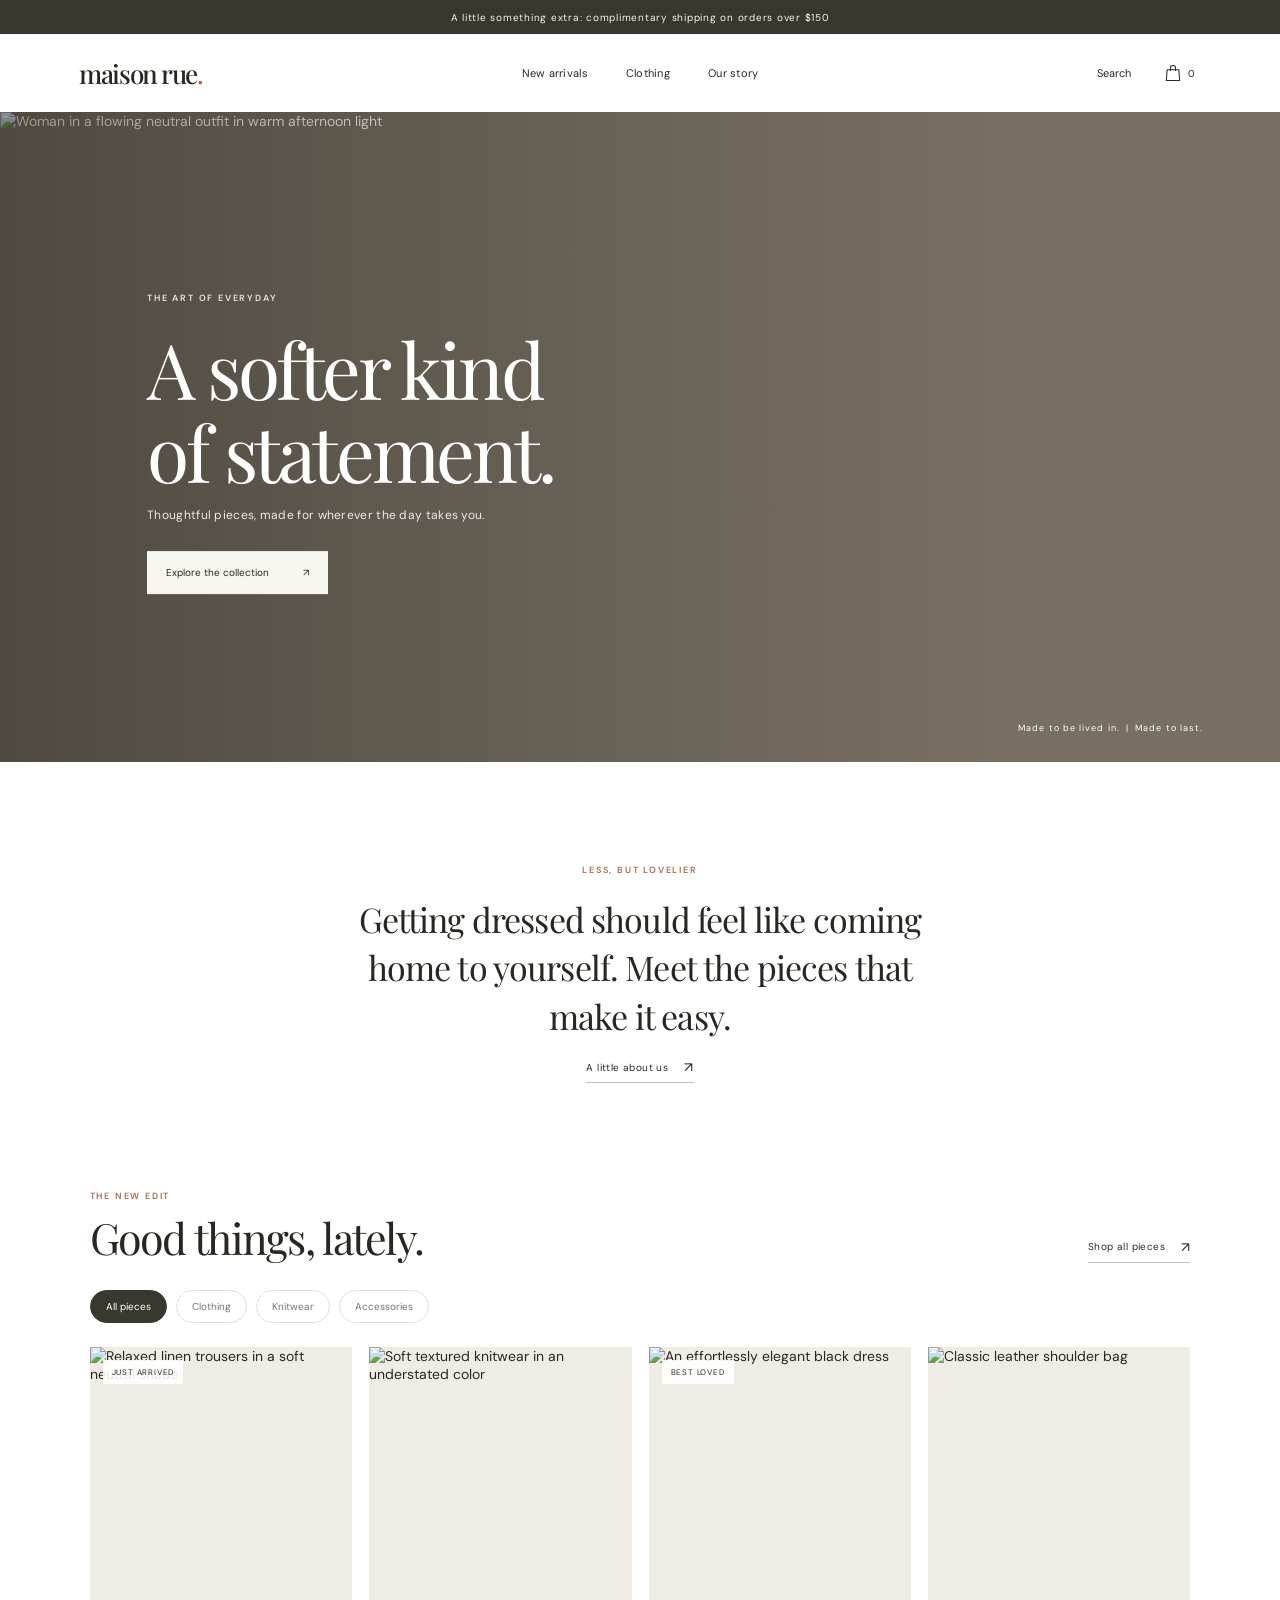
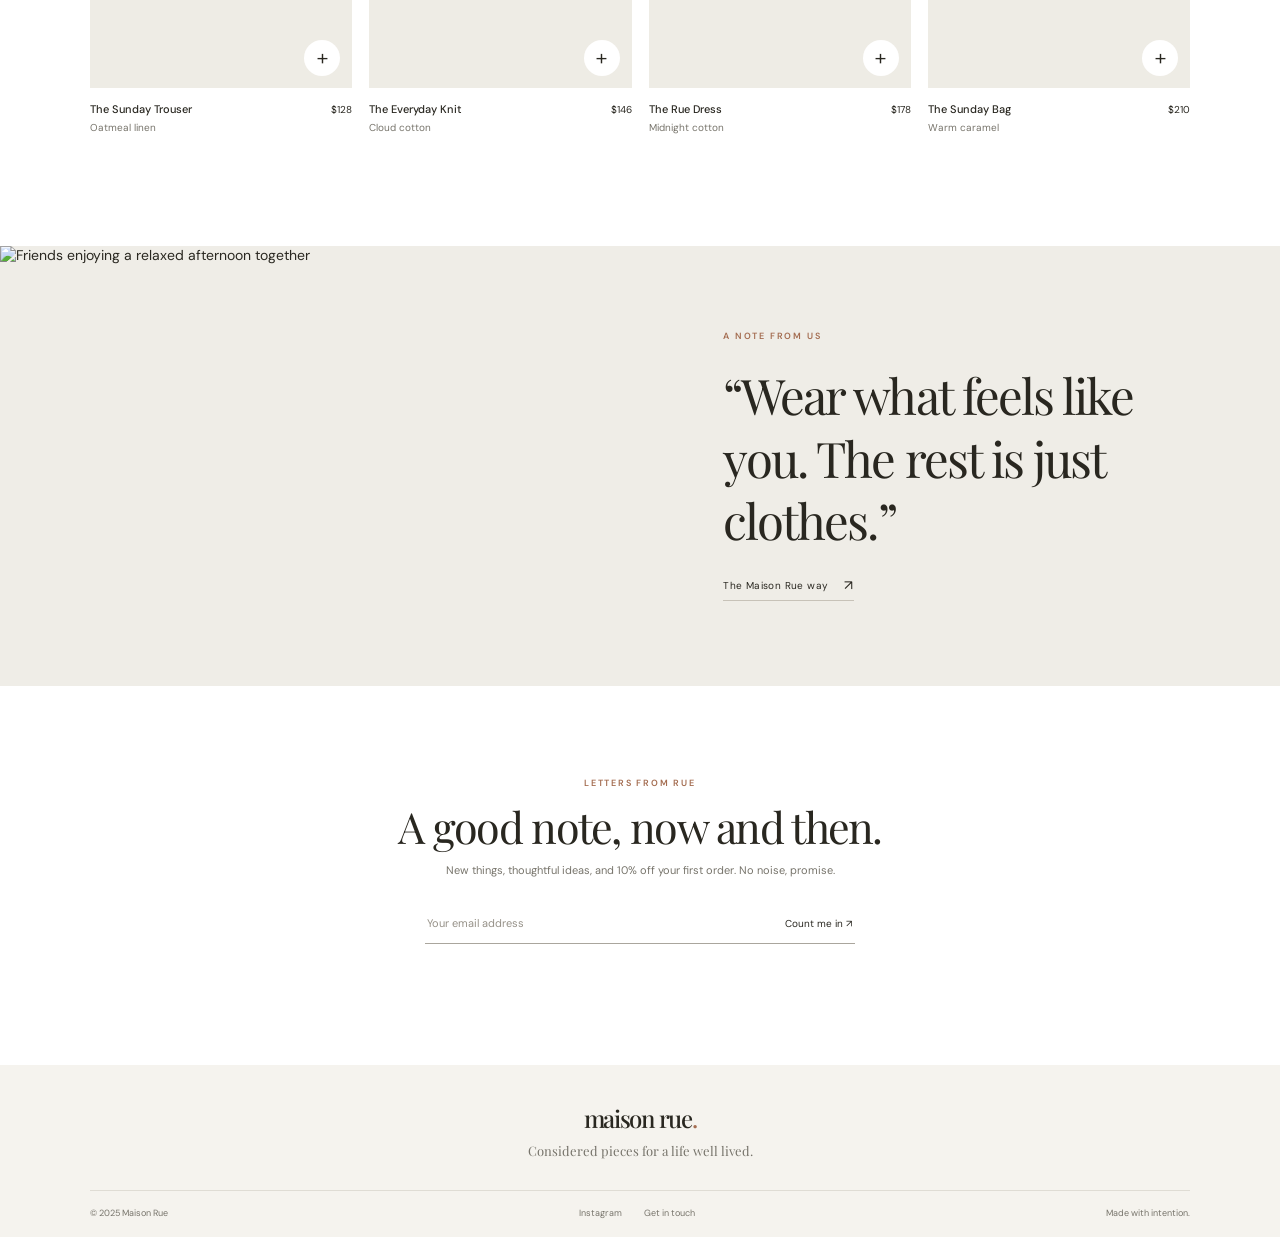
==== index.html @ b209111d "Read Completed with input: {   "path": "C:\\Users\\USER\\website trial 2\\.git\\COMMIT_EDITMSG" } Ed" ====
<!doctype html>
<html lang="en">
  <head>
    <meta charset="utf-8">
    <meta name="viewport" content="width=device-width, initial-scale=1">
    <meta name="theme-color" content="#f7f5f0">
    <meta name="description" content="Discover considered essentials and effortless pieces for every day at Maison Rue.">
    <title>Maison Rue — A softer kind of statement</title>
    <link rel="preconnect" href="https://fonts.googleapis.com">
    <link rel="preconnect" href="https://fonts.gstatic.com" crossorigin>
    <link href="https://fonts.googleapis.com/css2?family=DM+Sans:wght@400;500;600;700&family=Playfair+Display:wght@400;500;600&display=swap" rel="stylesheet">
    <link rel="stylesheet" href="style.css">
    <script src="script.js" defer></script>
  </head>
  <body>
    <div class="announcement">A little something extra: complimentary shipping on orders over $150</div>
    <header class="site-header">
      <button class="icon-button menu-toggle" type="button" aria-label="Open menu" aria-expanded="false">
        <span></span><span></span>
      </button>
      <a class="wordmark" href="#" aria-label="Maison Rue home">maison rue<span>.</span></a>
      <nav class="main-nav" aria-label="Main navigation">
        <a href="#new">New arrivals</a>
        <a href="#collection">Clothing</a>
        <a href="#story">Our story</a>
      </nav>
      <div class="header-actions">
        <a class="search-link" href="#collection">Search</a>
        <button class="icon-button bag-button" type="button" aria-label="Shopping bag, 0 items">
          <svg viewBox="0 0 24 24" aria-hidden="true"><path d="M5 8h14l1 13H4L5 8Z"/><path d="M9 9V6a3 3 0 0 1 6 0v3"/></svg>
          <span class="bag-count">0</span>
        </button>
      </div>
    </header>

    <main>
      <section class="hero" aria-labelledby="hero-title">
        <img class="hero-image" src="https://images.unsplash.com/photo-1539109136881-3be0616acf4b?auto=format&fit=crop&w=2200&q=85" alt="Woman in a flowing neutral outfit in warm afternoon light">
        <div class="hero-shade"></div>
        <div class="hero-copy">
          <span class="eyebrow light-eyebrow">THE ART OF EVERYDAY</span>
          <h1 id="hero-title">A softer kind<br>of statement.</h1>
          <p>Thoughtful pieces, made for wherever the day takes you.</p>
          <a class="button button-light" href="#collection">Explore the collection <span aria-hidden="true">↗</span></a>
        </div>
        <div class="hero-note">Made to be lived in. &nbsp;|&nbsp; Made to last.</div>
      </section>

      <section class="intro" id="story">
        <span class="eyebrow">LESS, BUT LOVELIER</span>
        <p>Getting dressed should feel like coming home to yourself. Meet the pieces that make it easy.</p>
        <a class="text-link" href="#collection">A little about us <span aria-hidden="true">↗</span></a>
      </section>

      <section class="collection section-wrap" id="collection">
        <div class="section-heading" id="new">
          <div>
            <span class="eyebrow">THE NEW EDIT</span>
            <h2>Good things, lately.</h2>
          </div>
          <a class="text-link desktop-link" href="#products">Shop all pieces <span aria-hidden="true">↗</span></a>
        </div>
        <div class="category-row" aria-label="Shop by category">
          <a href="#products" class="category-pill active" data-filter="all">All pieces</a>
          <a href="#products" class="category-pill" data-filter="clothing">Clothing</a>
          <a href="#products" class="category-pill" data-filter="knitwear">Knitwear</a>
          <a href="#products" class="category-pill" data-filter="accessories">Accessories</a>
        </div>
        <div class="product-grid" id="products">
          <article class="product-card" data-category="clothing">
            <div class="product-image-wrap">
              <img src="https://images.unsplash.com/photo-1594633312681-425c7b97ccd1?auto=format&fit=crop&w=900&q=80" alt="Relaxed linen trousers in a soft neutral shade" loading="lazy">
              <span class="product-label">JUST ARRIVED</span>
              <button class="quick-add" type="button" data-product="The Sunday Trouser" aria-label="Add The Sunday Trouser to bag">+</button>
            </div>
            <div class="product-info"><div><h3>The Sunday Trouser</h3><p>Oatmeal linen</p></div><span>$128</span></div>
          </article>
          <article class="product-card" data-category="knitwear">
            <div class="product-image-wrap">
              <img src="https://images.unsplash.com/photo-1576566588028-4147f3842f27?auto=format&fit=crop&w=900&q=80" alt="Soft textured knitwear in an understated color" loading="lazy">
              <button class="quick-add" type="button" data-product="The Everyday Knit" aria-label="Add The Everyday Knit to bag">+</button>
            </div>
            <div class="product-info"><div><h3>The Everyday Knit</h3><p>Cloud cotton</p></div><span>$146</span></div>
          </article>
          <article class="product-card" data-category="clothing">
            <div class="product-image-wrap">
              <img src="https://images.unsplash.com/photo-1539008835657-9e8e9680c956?auto=format&fit=crop&w=900&q=80" alt="An effortlessly elegant black dress" loading="lazy">
              <span class="product-label">BEST LOVED</span>
              <button class="quick-add" type="button" data-product="The Rue Dress" aria-label="Add The Rue Dress to bag">+</button>
            </div>
            <div class="product-info"><div><h3>The Rue Dress</h3><p>Midnight cotton</p></div><span>$178</span></div>
          </article>
          <article class="product-card" data-category="accessories">
            <div class="product-image-wrap">
              <img src="https://images.unsplash.com/photo-1584917865442-de89df76afd3?auto=format&fit=crop&w=900&q=80" alt="Classic leather shoulder bag" loading="lazy">
              <button class="quick-add" type="button" data-product="The Sunday Bag" aria-label="Add The Sunday Bag to bag">+</button>
            </div>
            <div class="product-info"><div><h3>The Sunday Bag</h3><p>Warm caramel</p></div><span>$210</span></div>
          </article>
        </div>
        <a class="text-link mobile-link" href="#products">Shop all pieces <span aria-hidden="true">↗</span></a>
      </section>

      <section class="quote-banner">
        <div class="quote-image">
          <img src="https://images.unsplash.com/photo-1483985988355-763728e1935b?auto=format&fit=crop&w=1500&q=85" alt="Friends enjoying a relaxed afternoon together" loading="lazy">
        </div>
        <div class="quote-copy">
          <span class="eyebrow">A NOTE FROM US</span>
          <blockquote>“Wear what feels like you. The rest is just clothes.”</blockquote>
          <a class="text-link" href="#story">The Maison Rue way <span aria-hidden="true">↗</span></a>
        </div>
      </section>

      <section class="newsletter">
        <span class="eyebrow">LETTERS FROM RUE</span>
        <h2>A good note, now and then.</h2>
        <p>New things, thoughtful ideas, and 10% off your first order. No noise, promise.</p>
        <form class="newsletter-form">
          <label class="visually-hidden" for="email">Your email address</label>
          <input id="email" name="email" type="email" placeholder="Your email address" required>
          <button type="submit">Count me in <span aria-hidden="true">↗</span></button>
        </form>
        <p class="form-message" aria-live="polite"></p>
      </section>
    </main>

    <footer class="site-footer">
      <a class="wordmark footer-wordmark" href="#">maison rue<span>.</span></a>
      <p>Considered pieces for a life well lived.</p>
      <div class="footer-bottom"><span>© 2025 Maison Rue</span><div><a href="#collection">Instagram</a><a href="mailto:hello@maisonrue.example">Get in touch</a></div><span>Made with intention.</span></div>
    </footer>
    <div class="toast" role="status" aria-live="polite"></div>
  </body>
</html>
---- style.css ----
:root {
  color-scheme: light;
  --ink: #292720;
  --muted: #77746b;
  --paper: #f7f5f0;
  --cream: #eeece5;
  --accent: #a46d51;
  --serif: "Playfair Display", Georgia, serif;
  --sans: "DM Sans", Arial, sans-serif;
}

* { box-sizing: border-box; }
html { scroll-behavior: smooth; }
body { margin: 0; color: var(--ink); background: #fff; font-family: var(--sans); font-size: 14px; -webkit-font-smoothing: antialiased; }
a { color: inherit; text-decoration: none; }
button, input { font: inherit; }
button { color: inherit; }
.announcement { display: flex; justify-content: center; align-items: center; min-height: 34px; padding: 7px 16px; background: #39382f; color: #f6f3ed; font-size: 10px; letter-spacing: .075em; text-align: center; }
.site-header { height: 78px; display: grid; grid-template-columns: 1fr auto 1fr; align-items: center; padding: 0 6.2%; background: #fff; position: relative; z-index: 5; }
.wordmark { font: 500 26px var(--serif); letter-spacing: -.055em; white-space: nowrap; }
.wordmark span { color: var(--accent); }
.main-nav { display: flex; align-items: center; gap: 38px; font-size: 11px; letter-spacing: .025em; }
.main-nav a, .search-link, .footer-bottom a { transition: color .2s ease; }
.main-nav a:hover, .search-link:hover, .footer-bottom a:hover { color: var(--accent); }
.header-actions { display: flex; justify-content: flex-end; align-items: center; gap: 26px; }
.search-link { font-size: 11px; }
.icon-button { border: 0; background: none; padding: 6px; cursor: pointer; }
.bag-button { display: flex; gap: 5px; align-items: center; }
.bag-button svg { width: 20px; fill: none; stroke: currentColor; stroke-width: 1.25; stroke-linecap: round; stroke-linejoin: round; }
.bag-count { font-size: 10px; }
.menu-toggle { display: none; }
.hero { height: min(650px, 65vw); min-height: 470px; position: relative; overflow: hidden; color: white; background: #776f62; }
.hero-image, .hero-shade { position: absolute; inset: 0; width: 100%; height: 100%; }
.hero-image { object-fit: cover; object-position: center 46%; }
.hero-shade { background: linear-gradient(90deg, rgba(34,31,26,.47) 0%, rgba(34,31,26,.16) 48%, rgba(34,31,26,0) 78%); }
.hero-copy { position: absolute; top: 50%; left: 11.5%; width: min(480px, 70%); transform: translateY(-48%); }
.eyebrow { display: block; color: var(--accent); font-size: 9px; letter-spacing: .2em; font-weight: 600; }
.light-eyebrow { color: #f1e4d6; }
.hero h1 { margin: 23px 0 14px; font: 400 clamp(48px, 6vw, 78px)/1.08 var(--serif); letter-spacing: -.045em; }
.hero-copy p { margin: 0 0 28px; color: rgba(255,255,255,.88); font-size: 12px; letter-spacing: .025em; }
.button { display: inline-flex; gap: 34px; align-items: center; padding: 15px 19px; font-size: 10px; transition: background .2s, color .2s; }
.button-light { background: #f7f5f0; color: var(--ink); }
.button-light:hover { background: var(--accent); color: white; }
.hero-note { position: absolute; right: 6%; bottom: 28px; font-size: 9px; letter-spacing: .12em; }
.intro { max-width: 660px; margin: 0 auto; padding: 102px 24px 107px; text-align: center; }
.intro p { margin: 19px auto 17px; font: 400 clamp(23px, 3vw, 34px)/1.42 var(--serif); letter-spacing: -.025em; }
.text-link { display: inline-flex; gap: 16px; align-items: center; border-bottom: 1px solid #c7c2b8; padding-bottom: 6px; font-size: 10px; letter-spacing: .04em; }
.text-link span { font-size: 14px; }
.section-wrap { max-width: 1440px; margin: auto; padding-left: 7%; padding-right: 7%; }
.collection { padding-top: 0; padding-bottom: 112px; }
.section-heading { display: flex; justify-content: space-between; align-items: end; margin-bottom: 27px; }
.section-heading h2, .newsletter h2 { margin: 11px 0 0; font: 400 clamp(32px, 4vw, 43px)/1.15 var(--serif); letter-spacing: -.04em; }
.category-row { display: flex; gap: 9px; margin-bottom: 24px; }
.category-pill { border: 1px solid #e3e0d8; border-radius: 30px; padding: 9px 15px; color: #77746b; font-size: 10px; transition: .2s; }
.category-pill:hover, .category-pill.active { color: #fff; border-color: #39382f; background: #39382f; }
.product-grid { display: grid; grid-template-columns: repeat(4, minmax(0, 1fr)); gap: 17px; }
.product-card { min-width: 0; }
.product-image-wrap { aspect-ratio: .77; overflow: hidden; position: relative; background: var(--cream); }
.product-image-wrap img { width: 100%; height: 100%; object-fit: cover; display: block; transition: transform .6s cubic-bezier(.2,.7,.2,1); }
.product-card:hover .product-image-wrap img { transform: scale(1.035); }
.product-label { position: absolute; top: 13px; left: 13px; background: rgba(255,255,255,.9); padding: 7px 9px; font-size: 8px; letter-spacing: .1em; }
.quick-add { position: absolute; right: 12px; bottom: 12px; width: 36px; height: 36px; border: 0; border-radius: 50%; background: white; font-size: 22px; font-weight: 300; cursor: pointer; transition: color .2s, background .2s, transform .2s; }
.quick-add:hover { color: white; background: var(--ink); transform: rotate(90deg); }
.product-info { display: flex; justify-content: space-between; align-items: flex-start; gap: 8px; padding-top: 14px; font-size: 10px; }
.product-info h3 { margin: 0 0 5px; font-size: 11px; font-weight: 500; }
.product-info p { margin: 0; color: var(--muted); font-size: 10px; }
.product-info > span { padding-top: 1px; white-space: nowrap; }
.mobile-link { display: none; }
.quote-banner { display: grid; grid-template-columns: 1fr 1fr; min-height: 440px; background: #efede7; }
.quote-image { min-height: 440px; overflow: hidden; }
.quote-image img { width: 100%; height: 100%; object-fit: cover; display: block; }
.quote-copy { display: flex; flex-direction: column; align-items: flex-start; justify-content: center; padding: 8% 13%; }
.quote-copy blockquote { max-width: 440px; margin: 22px 0 24px; font: 400 clamp(31px, 4vw, 49px)/1.28 var(--serif); letter-spacing: -.04em; }
.newsletter { padding: 91px 20px 95px; text-align: center; }
.newsletter h2 { margin-top: 13px; }
.newsletter > p:not(.form-message) { margin: 12px 0 26px; color: var(--muted); font-size: 11px; }
.newsletter-form { display: flex; max-width: 430px; margin: auto; border-bottom: 1px solid #aaa69d; }
.newsletter-form input { flex: 1; width: 0; border: 0; outline: 0; padding: 13px 2px; background: transparent; font-size: 11px; }
.newsletter-form input::placeholder { color: #969188; }
.newsletter-form button { border: 0; background: transparent; padding: 0 3px 0 15px; font-size: 10px; cursor: pointer; }
.newsletter-form button:hover { color: var(--accent); }
.form-message { min-height: 16px; margin: 10px 0 0; color: var(--accent); font-size: 10px; }
.site-footer { padding: 37px 7% 18px; background: #f5f3ee; text-align: center; }
.footer-wordmark { font-size: 24px; }
.site-footer > p { margin: 8px 0 31px; color: var(--muted); font: 13px var(--serif); }
.footer-bottom { display: flex; justify-content: space-between; align-items: center; gap: 15px; border-top: 1px solid #dfdcd4; padding-top: 16px; color: #77746b; font-size: 9px; }
.footer-bottom div { display: flex; gap: 22px; }
.toast { position: fixed; z-index: 10; right: 22px; bottom: 22px; max-width: calc(100% - 44px); padding: 13px 18px; background: #39382f; color: white; font-size: 11px; opacity: 0; transform: translateY(12px); pointer-events: none; transition: .25s; }
.toast.show { opacity: 1; transform: translateY(0); }
.visually-hidden { position: absolute; width: 1px; height: 1px; padding: 0; margin: -1px; overflow: hidden; clip: rect(0,0,0,0); white-space: nowrap; border: 0; }

@media (min-width: 1500px) { .hero { height: 680px; } }
@media (max-width: 760px) {
  .site-header { height: 67px; padding: 0 5%; grid-template-columns: 1fr auto 1fr; }
  .menu-toggle { display: flex; flex-direction: column; gap: 5px; width: 34px; }
  .menu-toggle span { display: block; width: 17px; height: 1px; background: var(--ink); transition: transform .2s; }
  .menu-toggle[aria-expanded="true"] span:first-child { transform: translateY(3px) rotate(45deg); }
  .menu-toggle[aria-expanded="true"] span:last-child { transform: translateY(-3px) rotate(-45deg); }
  .wordmark { font-size: 23px; }
  .main-nav { display: none; position: absolute; top: 67px; left: 0; right: 0; padding: 23px 6%; background: white; border-top: 1px solid #efede7; flex-direction: column; align-items: flex-start; gap: 21px; box-shadow: 0 10px 16px rgba(0,0,0,.06); }
  .main-nav.open { display: flex; }
  .header-actions { gap: 8px; }
  .search-link { display: none; }
  .hero { min-height: 590px; height: 78vh; max-height: 760px; }
  .hero-image { object-position: 58% center; }
  .hero-shade { background: linear-gradient(90deg, rgba(34,31,26,.42), rgba(34,31,26,.05)); }
  .hero-copy { left: 8%; width: 83%; }
  .hero h1 { font-size: clamp(50px, 12vw, 72px); }
  .hero-note { right: 6%; bottom: 20px; font-size: 8px; }
  .intro { padding: 77px 25px 80px; }
  .section-wrap { padding-left: 5%; padding-right: 5%; }
  .collection { padding-bottom: 77px; }
  .section-heading { margin-bottom: 20px; }
  .section-heading h2 { font-size: 34px; }
  .desktop-link { display: none; }
  .category-row { gap: 7px; overflow-x: auto; padding-bottom: 5px; margin-right: -5%; scrollbar-width: none; }
  .category-row::-webkit-scrollbar { display: none; }
  .category-pill { flex: 0 0 auto; padding: 9px 13px; }
  .product-grid { grid-template-columns: repeat(2, minmax(0, 1fr)); gap: 24px 11px; }
  .product-image-wrap { aspect-ratio: .76; }
  .product-label { top: 9px; left: 8px; padding: 6px 7px; font-size: 7px; }
  .quick-add { right: 8px; bottom: 8px; width: 32px; height: 32px; }
  .product-info { padding-top: 10px; font-size: 9px; }
  .product-info h3 { font-size: 10px; }
  .product-info p { font-size: 9px; }
  .mobile-link { display: flex; width: max-content; margin: 31px auto 0; }
  .quote-banner { grid-template-columns: 1fr; }
  .quote-image { min-height: 320px; height: 80vw; max-height: 430px; }
  .quote-copy { min-height: 300px; padding: 56px 9%; }
  .quote-copy blockquote { font-size: 39px; }
  .newsletter { padding: 72px 22px 76px; }
  .newsletter h2 { font-size: 34px; }
  .footer-bottom { flex-wrap: wrap; justify-content: center; gap: 12px 20px; }
  .footer-bottom > span:last-child { display: none; }
}
@media (prefers-reduced-motion: reduce) {
  *, *::before, *::after { scroll-behavior: auto !important; transition-duration: .01ms !important; animation-duration: .01ms !important; }
}
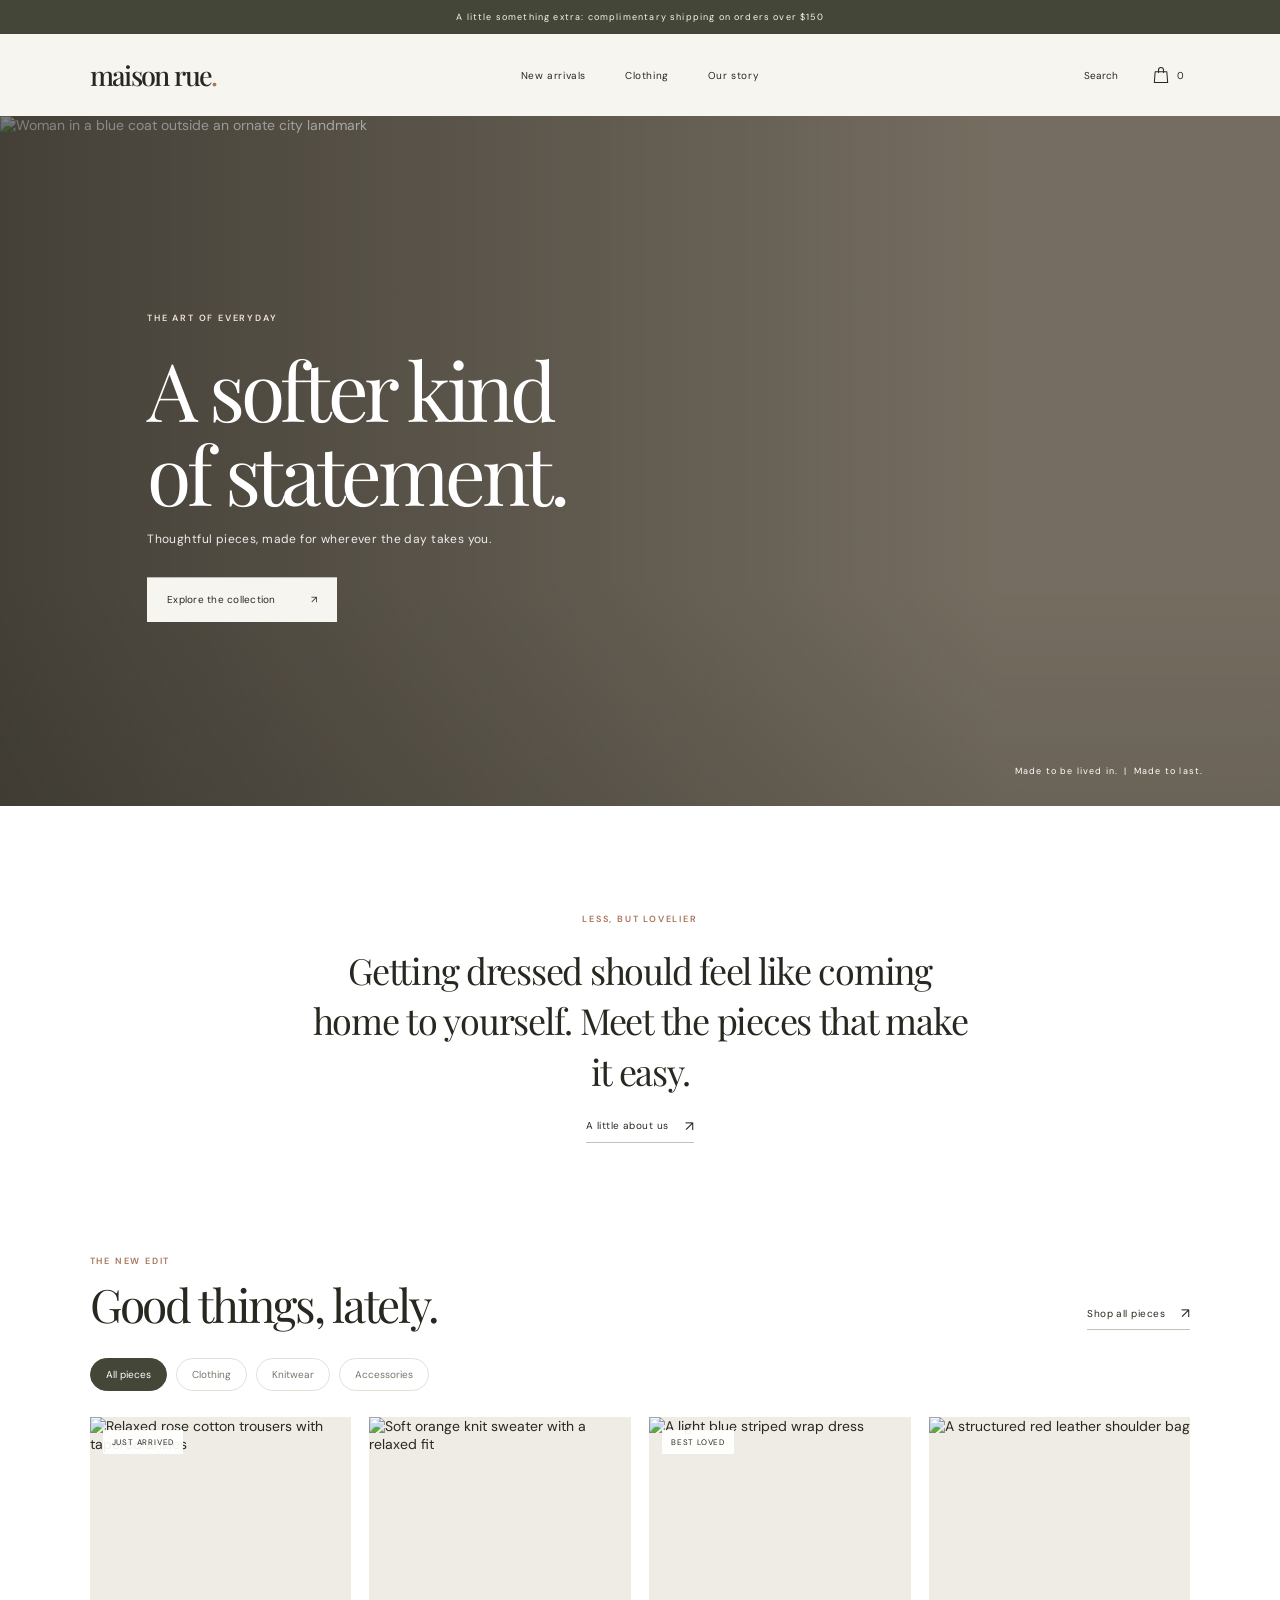
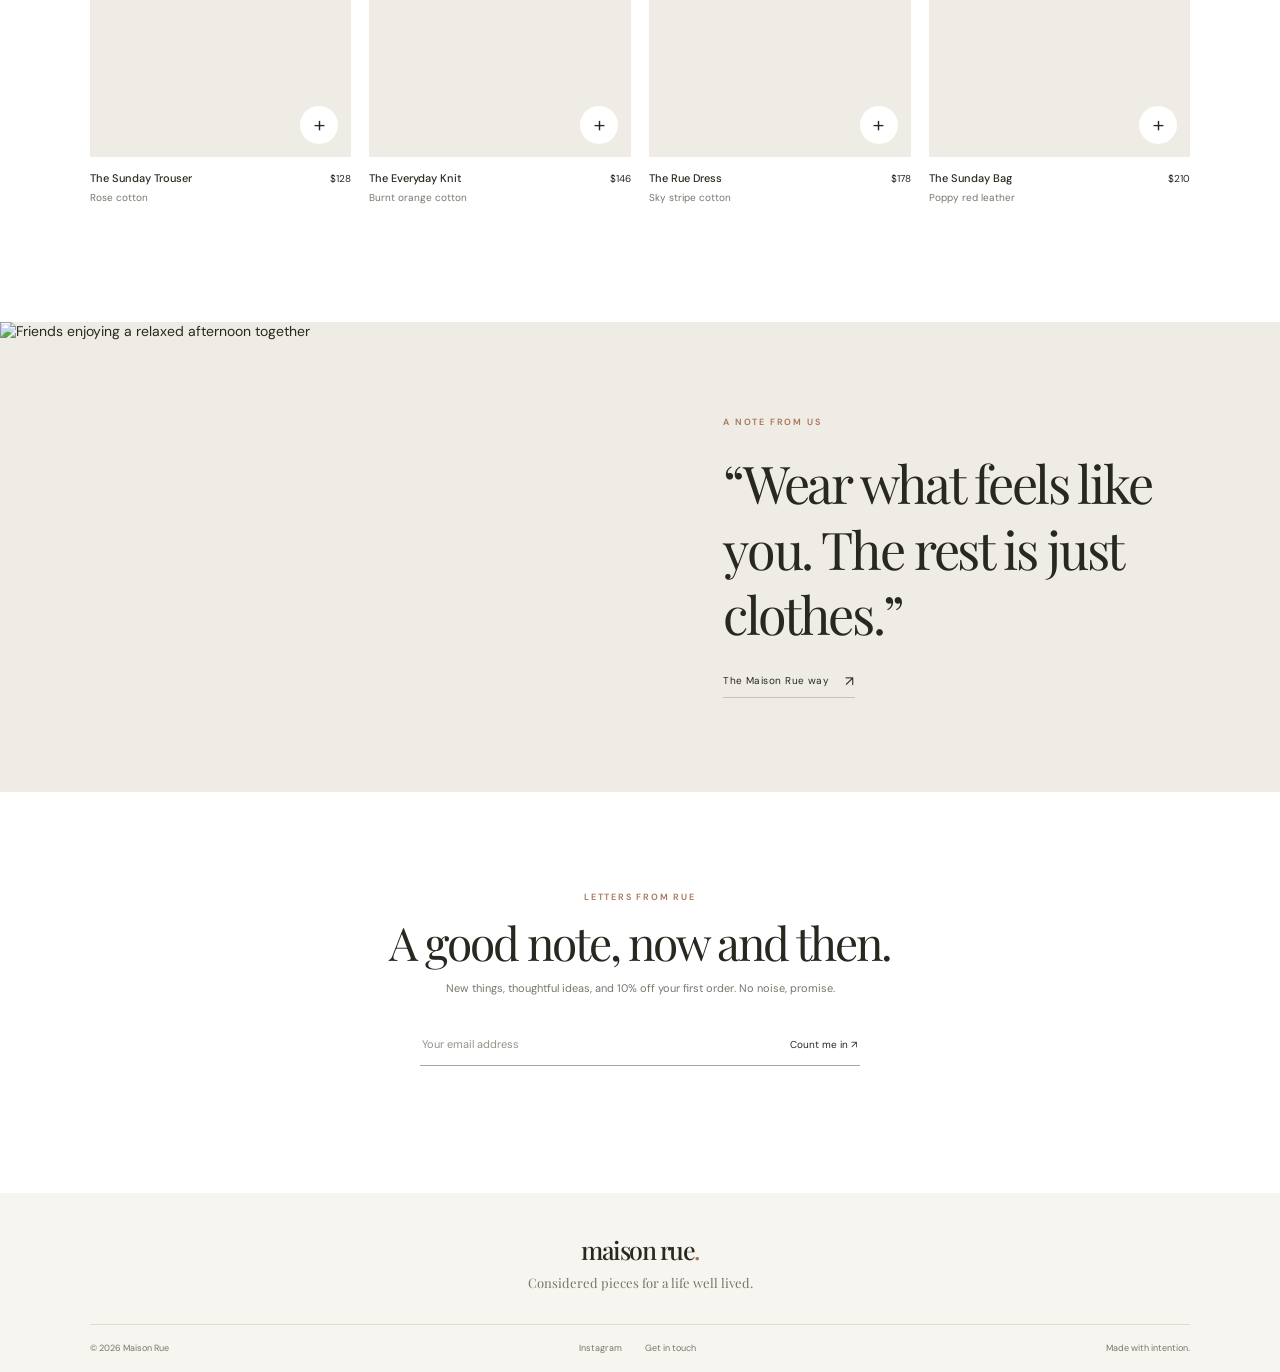
==== commit bdfcc49c: "Refresh Maison Rue website and configure Pages deployment Co-authored-by: Copilot <223556219+Copilot" ====
--- a/index.html
+++ b/index.html
@@ -35,7 +35,7 @@
 
     <main>
       <section class="hero" aria-labelledby="hero-title">
-        <img class="hero-image" src="https://images.unsplash.com/photo-1539109136881-3be0616acf4b?auto=format&fit=crop&w=2200&q=85" alt="Woman in a flowing neutral outfit in warm afternoon light">
+        <img class="hero-image" src="https://images.unsplash.com/photo-1539109136881-3be0616acf4b?auto=format&fit=crop&w=2200&q=85" alt="Woman in a blue coat outside an ornate city landmark">
         <div class="hero-shade"></div>
         <div class="hero-copy">
           <span class="eyebrow light-eyebrow">THE ART OF EVERYDAY</span>
@@ -69,33 +69,33 @@
         <div class="product-grid" id="products">
           <article class="product-card" data-category="clothing">
             <div class="product-image-wrap">
-              <img src="https://images.unsplash.com/photo-1594633312681-425c7b97ccd1?auto=format&fit=crop&w=900&q=80" alt="Relaxed linen trousers in a soft neutral shade" loading="lazy">
+              <img src="https://images.unsplash.com/photo-1594633312681-425c7b97ccd1?auto=format&fit=crop&w=900&q=80" alt="Relaxed rose cotton trousers with tapered ankles" loading="lazy">
               <span class="product-label">JUST ARRIVED</span>
               <button class="quick-add" type="button" data-product="The Sunday Trouser" aria-label="Add The Sunday Trouser to bag">+</button>
             </div>
-            <div class="product-info"><div><h3>The Sunday Trouser</h3><p>Oatmeal linen</p></div><span>$128</span></div>
+            <div class="product-info"><div><h3>The Sunday Trouser</h3><p>Rose cotton</p></div><span>$128</span></div>
           </article>
           <article class="product-card" data-category="knitwear">
             <div class="product-image-wrap">
-              <img src="https://images.unsplash.com/photo-1576566588028-4147f3842f27?auto=format&fit=crop&w=900&q=80" alt="Soft textured knitwear in an understated color" loading="lazy">
+              <img src="https://images.unsplash.com/photo-1578587018452-892bacefd3f2?auto=format&fit=crop&w=900&q=80" alt="Soft orange knit sweater with a relaxed fit" loading="lazy">
               <button class="quick-add" type="button" data-product="The Everyday Knit" aria-label="Add The Everyday Knit to bag">+</button>
             </div>
-            <div class="product-info"><div><h3>The Everyday Knit</h3><p>Cloud cotton</p></div><span>$146</span></div>
+            <div class="product-info"><div><h3>The Everyday Knit</h3><p>Burnt orange cotton</p></div><span>$146</span></div>
           </article>
           <article class="product-card" data-category="clothing">
             <div class="product-image-wrap">
-              <img src="https://images.unsplash.com/photo-1539008835657-9e8e9680c956?auto=format&fit=crop&w=900&q=80" alt="An effortlessly elegant black dress" loading="lazy">
+              <img src="https://images.unsplash.com/photo-1539008835657-9e8e9680c956?auto=format&fit=crop&w=900&q=80" alt="A light blue striped wrap dress" loading="lazy">
               <span class="product-label">BEST LOVED</span>
               <button class="quick-add" type="button" data-product="The Rue Dress" aria-label="Add The Rue Dress to bag">+</button>
             </div>
-            <div class="product-info"><div><h3>The Rue Dress</h3><p>Midnight cotton</p></div><span>$178</span></div>
+            <div class="product-info"><div><h3>The Rue Dress</h3><p>Sky stripe cotton</p></div><span>$178</span></div>
           </article>
           <article class="product-card" data-category="accessories">
             <div class="product-image-wrap">
-              <img src="https://images.unsplash.com/photo-1584917865442-de89df76afd3?auto=format&fit=crop&w=900&q=80" alt="Classic leather shoulder bag" loading="lazy">
+              <img src="https://images.unsplash.com/photo-1584917865442-de89df76afd3?auto=format&fit=crop&w=900&q=80" alt="A structured red leather shoulder bag" loading="lazy">
               <button class="quick-add" type="button" data-product="The Sunday Bag" aria-label="Add The Sunday Bag to bag">+</button>
             </div>
-            <div class="product-info"><div><h3>The Sunday Bag</h3><p>Warm caramel</p></div><span>$210</span></div>
+            <div class="product-info"><div><h3>The Sunday Bag</h3><p>Poppy red leather</p></div><span>$210</span></div>
           </article>
         </div>
         <a class="text-link mobile-link" href="#products">Shop all pieces <span aria-hidden="true">↗</span></a>
@@ -128,7 +128,7 @@
     <footer class="site-footer">
       <a class="wordmark footer-wordmark" href="#">maison rue<span>.</span></a>
       <p>Considered pieces for a life well lived.</p>
-      <div class="footer-bottom"><span>© 2025 Maison Rue</span><div><a href="#collection">Instagram</a><a href="mailto:hello@maisonrue.example">Get in touch</a></div><span>Made with intention.</span></div>
+      <div class="footer-bottom"><span>© 2026 Maison Rue</span><div><a href="#collection">Instagram</a><a href="mailto:hello@maisonrue.example">Get in touch</a></div><span>Made with intention.</span></div>
     </footer>
     <div class="toast" role="status" aria-live="polite"></div>
   </body>
--- a/style.css
+++ b/style.css
@@ -1,10 +1,11 @@
 :root {
   color-scheme: light;
-  --ink: #292720;
-  --muted: #77746b;
-  --paper: #f7f5f0;
-  --cream: #eeece5;
-  --accent: #a46d51;
+  --ink: #282820;
+  --muted: #77766d;
+  --paper: #f7f5ef;
+  --cream: #eeece4;
+  --olive: #444638;
+  --accent: #a87559;
   --serif: "Playfair Display", Georgia, serif;
   --sans: "DM Sans", Arial, sans-serif;
 }
@@ -15,124 +16,140 @@
 a { color: inherit; text-decoration: none; }
 button, input { font: inherit; }
 button { color: inherit; }
-.announcement { display: flex; justify-content: center; align-items: center; min-height: 34px; padding: 7px 16px; background: #39382f; color: #f6f3ed; font-size: 10px; letter-spacing: .075em; text-align: center; }
-.site-header { height: 78px; display: grid; grid-template-columns: 1fr auto 1fr; align-items: center; padding: 0 6.2%; background: #fff; position: relative; z-index: 5; }
-.wordmark { font: 500 26px var(--serif); letter-spacing: -.055em; white-space: nowrap; }
+a:focus-visible, button:focus-visible, input:focus-visible { outline: 2px solid var(--accent); outline-offset: 4px; }
+
+.announcement { display: flex; justify-content: center; align-items: center; min-height: 34px; padding: 7px 16px; background: var(--olive); color: #f8f6ef; font-size: 9px; letter-spacing: .13em; text-align: center; }
+.site-header { height: 82px; display: grid; grid-template-columns: 1fr auto 1fr; align-items: center; padding: 0 7%; background: var(--paper); position: relative; z-index: 5; }
+.wordmark { font: 500 27px var(--serif); letter-spacing: -.06em; white-space: nowrap; }
 .wordmark span { color: var(--accent); }
-.main-nav { display: flex; align-items: center; gap: 38px; font-size: 11px; letter-spacing: .025em; }
+.main-nav { display: flex; align-items: center; gap: 39px; font-size: 10px; letter-spacing: .06em; }
 .main-nav a, .search-link, .footer-bottom a { transition: color .2s ease; }
 .main-nav a:hover, .search-link:hover, .footer-bottom a:hover { color: var(--accent); }
-.header-actions { display: flex; justify-content: flex-end; align-items: center; gap: 26px; }
-.search-link { font-size: 11px; }
+.header-actions { display: flex; justify-content: flex-end; align-items: center; gap: 27px; }
+.search-link { font-size: 10px; }
 .icon-button { border: 0; background: none; padding: 6px; cursor: pointer; }
-.bag-button { display: flex; gap: 5px; align-items: center; }
+.bag-button { display: flex; gap: 6px; align-items: center; }
 .bag-button svg { width: 20px; fill: none; stroke: currentColor; stroke-width: 1.25; stroke-linecap: round; stroke-linejoin: round; }
 .bag-count { font-size: 10px; }
 .menu-toggle { display: none; }
-.hero { height: min(650px, 65vw); min-height: 470px; position: relative; overflow: hidden; color: white; background: #776f62; }
+
+.hero { height: min(690px, 66vw); min-height: 490px; position: relative; overflow: hidden; color: white; background: #776f62; }
 .hero-image, .hero-shade { position: absolute; inset: 0; width: 100%; height: 100%; }
-.hero-image { object-fit: cover; object-position: center 46%; }
-.hero-shade { background: linear-gradient(90deg, rgba(34,31,26,.47) 0%, rgba(34,31,26,.16) 48%, rgba(34,31,26,0) 78%); }
-.hero-copy { position: absolute; top: 50%; left: 11.5%; width: min(480px, 70%); transform: translateY(-48%); }
+.hero-image { object-fit: cover; object-position: center 45%; animation: image-arrive 1.2s ease-out both; }
+.hero-shade { background: linear-gradient(90deg, rgba(30,29,24,.57) 0%, rgba(35,33,28,.29) 43%, rgba(35,33,28,.02) 78%), linear-gradient(0deg, rgba(30,29,24,.13), transparent 32%); }
+.hero-copy { position: absolute; top: 50%; left: 11.5%; width: min(520px, 70%); transform: translateY(-48%); animation: copy-arrive .8s .1s ease-out both; }
 .eyebrow { display: block; color: var(--accent); font-size: 9px; letter-spacing: .2em; font-weight: 600; }
 .light-eyebrow { color: #f1e4d6; }
-.hero h1 { margin: 23px 0 14px; font: 400 clamp(48px, 6vw, 78px)/1.08 var(--serif); letter-spacing: -.045em; }
-.hero-copy p { margin: 0 0 28px; color: rgba(255,255,255,.88); font-size: 12px; letter-spacing: .025em; }
-.button { display: inline-flex; gap: 34px; align-items: center; padding: 15px 19px; font-size: 10px; transition: background .2s, color .2s; }
-.button-light { background: #f7f5f0; color: var(--ink); }
+.hero h1 { margin: 23px 0 16px; font: 400 clamp(52px, 6.3vw, 84px)/1.04 var(--serif); letter-spacing: -.055em; }
+.hero-copy p { margin: 0 0 30px; color: rgba(255,255,255,.9); font-size: 12px; letter-spacing: .035em; }
+.button { display: inline-flex; gap: 35px; align-items: center; padding: 16px 20px; font-size: 10px; letter-spacing: .025em; transition: background .2s, color .2s; }
+.button-light { background: var(--paper); color: var(--ink); }
 .button-light:hover { background: var(--accent); color: white; }
-.hero-note { position: absolute; right: 6%; bottom: 28px; font-size: 9px; letter-spacing: .12em; }
-.intro { max-width: 660px; margin: 0 auto; padding: 102px 24px 107px; text-align: center; }
-.intro p { margin: 19px auto 17px; font: 400 clamp(23px, 3vw, 34px)/1.42 var(--serif); letter-spacing: -.025em; }
-.text-link { display: inline-flex; gap: 16px; align-items: center; border-bottom: 1px solid #c7c2b8; padding-bottom: 6px; font-size: 10px; letter-spacing: .04em; }
+.hero-note { position: absolute; right: 6%; bottom: 29px; font-size: 9px; letter-spacing: .13em; }
+
+.intro { max-width: 720px; margin: 0 auto; padding: 107px 24px 112px; text-align: center; }
+.intro p { margin: 20px auto 19px; font: 400 clamp(25px, 3vw, 36px)/1.4 var(--serif); letter-spacing: -.035em; }
+.text-link { display: inline-flex; gap: 16px; align-items: center; border-bottom: 1px solid #c7c2b8; padding-bottom: 7px; font-size: 10px; letter-spacing: .045em; transition: border-color .2s, color .2s; }
+.text-link:hover { border-color: var(--accent); color: var(--accent); }
 .text-link span { font-size: 14px; }
-.section-wrap { max-width: 1440px; margin: auto; padding-left: 7%; padding-right: 7%; }
-.collection { padding-top: 0; padding-bottom: 112px; }
-.section-heading { display: flex; justify-content: space-between; align-items: end; margin-bottom: 27px; }
-.section-heading h2, .newsletter h2 { margin: 11px 0 0; font: 400 clamp(32px, 4vw, 43px)/1.15 var(--serif); letter-spacing: -.04em; }
-.category-row { display: flex; gap: 9px; margin-bottom: 24px; }
-.category-pill { border: 1px solid #e3e0d8; border-radius: 30px; padding: 9px 15px; color: #77746b; font-size: 10px; transition: .2s; }
-.category-pill:hover, .category-pill.active { color: #fff; border-color: #39382f; background: #39382f; }
-.product-grid { display: grid; grid-template-columns: repeat(4, minmax(0, 1fr)); gap: 17px; }
+.section-wrap { max-width: 1480px; margin: auto; padding-left: 7%; padding-right: 7%; }
+.collection { padding-top: 0; padding-bottom: 118px; }
+.section-heading { display: flex; justify-content: space-between; align-items: end; margin-bottom: 28px; }
+.section-heading h2, .newsletter h2 { margin: 11px 0 0; font: 400 clamp(34px, 4vw, 46px)/1.14 var(--serif); letter-spacing: -.045em; }
+.category-row { display: flex; gap: 9px; margin-bottom: 26px; }
+.category-pill { border: 1px solid #e3e0d8; border-radius: 30px; padding: 9px 15px; color: var(--muted); font-size: 10px; transition: color .2s, border-color .2s, background .2s; }
+.category-pill:hover, .category-pill.active { color: #fff; border-color: var(--olive); background: var(--olive); }
+.product-grid { display: grid; grid-template-columns: repeat(4, minmax(0, 1fr)); gap: 18px; }
 .product-card { min-width: 0; }
+.product-card[hidden] { display: none; }
 .product-image-wrap { aspect-ratio: .77; overflow: hidden; position: relative; background: var(--cream); }
-.product-image-wrap img { width: 100%; height: 100%; object-fit: cover; display: block; transition: transform .6s cubic-bezier(.2,.7,.2,1); }
-.product-card:hover .product-image-wrap img { transform: scale(1.035); }
-.product-label { position: absolute; top: 13px; left: 13px; background: rgba(255,255,255,.9); padding: 7px 9px; font-size: 8px; letter-spacing: .1em; }
-.quick-add { position: absolute; right: 12px; bottom: 12px; width: 36px; height: 36px; border: 0; border-radius: 50%; background: white; font-size: 22px; font-weight: 300; cursor: pointer; transition: color .2s, background .2s, transform .2s; }
-.quick-add:hover { color: white; background: var(--ink); transform: rotate(90deg); }
+.product-image-wrap img { width: 100%; height: 100%; object-fit: cover; display: block; transition: transform .7s cubic-bezier(.2,.7,.2,1); }
+.product-card:hover .product-image-wrap img { transform: scale(1.045); }
+.product-label { position: absolute; top: 13px; left: 13px; background: rgba(255,255,255,.93); padding: 7px 9px; font-size: 8px; letter-spacing: .1em; }
+.quick-add { position: absolute; right: 13px; bottom: 13px; width: 38px; height: 38px; border: 0; border-radius: 50%; background: white; font-size: 22px; font-weight: 300; cursor: pointer; transition: color .2s, background .2s, transform .2s; }
+.quick-add:hover { color: white; background: var(--olive); transform: rotate(90deg); }
 .product-info { display: flex; justify-content: space-between; align-items: flex-start; gap: 8px; padding-top: 14px; font-size: 10px; }
-.product-info h3 { margin: 0 0 5px; font-size: 11px; font-weight: 500; }
+.product-info h3 { margin: 0 0 6px; font-size: 11px; font-weight: 500; }
 .product-info p { margin: 0; color: var(--muted); font-size: 10px; }
 .product-info > span { padding-top: 1px; white-space: nowrap; }
 .mobile-link { display: none; }
-.quote-banner { display: grid; grid-template-columns: 1fr 1fr; min-height: 440px; background: #efede7; }
-.quote-image { min-height: 440px; overflow: hidden; }
+
+.quote-banner { display: grid; grid-template-columns: 1fr 1fr; min-height: 470px; background: var(--cream); }
+.quote-image { min-height: 470px; overflow: hidden; }
 .quote-image img { width: 100%; height: 100%; object-fit: cover; display: block; }
 .quote-copy { display: flex; flex-direction: column; align-items: flex-start; justify-content: center; padding: 8% 13%; }
-.quote-copy blockquote { max-width: 440px; margin: 22px 0 24px; font: 400 clamp(31px, 4vw, 49px)/1.28 var(--serif); letter-spacing: -.04em; }
-.newsletter { padding: 91px 20px 95px; text-align: center; }
+.quote-copy blockquote { max-width: 450px; margin: 22px 0 25px; font: 400 clamp(33px, 4.1vw, 52px)/1.26 var(--serif); letter-spacing: -.045em; }
+.newsletter { padding: 99px 20px 101px; text-align: center; }
 .newsletter h2 { margin-top: 13px; }
-.newsletter > p:not(.form-message) { margin: 12px 0 26px; color: var(--muted); font-size: 11px; }
-.newsletter-form { display: flex; max-width: 430px; margin: auto; border-bottom: 1px solid #aaa69d; }
-.newsletter-form input { flex: 1; width: 0; border: 0; outline: 0; padding: 13px 2px; background: transparent; font-size: 11px; }
+.newsletter > p:not(.form-message) { margin: 13px 0 28px; color: var(--muted); font-size: 11px; }
+.newsletter-form { display: flex; max-width: 440px; margin: auto; border-bottom: 1px solid #aaa69d; }
+.newsletter-form:focus-within { border-color: var(--accent); }
+.newsletter-form input { flex: 1; width: 0; border: 0; outline: 0; padding: 14px 2px; background: transparent; font-size: 11px; }
 .newsletter-form input::placeholder { color: #969188; }
 .newsletter-form button { border: 0; background: transparent; padding: 0 3px 0 15px; font-size: 10px; cursor: pointer; }
 .newsletter-form button:hover { color: var(--accent); }
 .form-message { min-height: 16px; margin: 10px 0 0; color: var(--accent); font-size: 10px; }
-.site-footer { padding: 37px 7% 18px; background: #f5f3ee; text-align: center; }
-.footer-wordmark { font-size: 24px; }
-.site-footer > p { margin: 8px 0 31px; color: var(--muted); font: 13px var(--serif); }
-.footer-bottom { display: flex; justify-content: space-between; align-items: center; gap: 15px; border-top: 1px solid #dfdcd4; padding-top: 16px; color: #77746b; font-size: 9px; }
-.footer-bottom div { display: flex; gap: 22px; }
-.toast { position: fixed; z-index: 10; right: 22px; bottom: 22px; max-width: calc(100% - 44px); padding: 13px 18px; background: #39382f; color: white; font-size: 11px; opacity: 0; transform: translateY(12px); pointer-events: none; transition: .25s; }
+.site-footer { padding: 40px 7% 18px; background: var(--paper); text-align: center; }
+.footer-wordmark { font-size: 25px; }
+.site-footer > p { margin: 8px 0 33px; color: var(--muted); font: 13px var(--serif); }
+.footer-bottom { display: flex; justify-content: space-between; align-items: center; gap: 15px; border-top: 1px solid #dfdcd4; padding-top: 17px; color: var(--muted); font-size: 9px; }
+.footer-bottom div { display: flex; gap: 23px; }
+.toast { position: fixed; z-index: 10; right: 22px; bottom: 22px; max-width: calc(100% - 44px); padding: 14px 19px; background: var(--olive); color: white; font-size: 11px; opacity: 0; transform: translateY(12px); pointer-events: none; transition: opacity .25s, transform .25s; }
 .toast.show { opacity: 1; transform: translateY(0); }
 .visually-hidden { position: absolute; width: 1px; height: 1px; padding: 0; margin: -1px; overflow: hidden; clip: rect(0,0,0,0); white-space: nowrap; border: 0; }
 
-@media (min-width: 1500px) { .hero { height: 680px; } }
+@keyframes image-arrive { from { transform: scale(1.035); } to { transform: scale(1); } }
+@keyframes copy-arrive { from { opacity: 0; translate: 0 10px; } to { opacity: 1; translate: 0 0; } }
+
+@media (min-width: 1500px) { .hero { height: 720px; } }
 @media (max-width: 760px) {
-  .site-header { height: 67px; padding: 0 5%; grid-template-columns: 1fr auto 1fr; }
+  .site-header { height: 68px; padding: 0 5%; grid-template-columns: 1fr auto 1fr; }
   .menu-toggle { display: flex; flex-direction: column; gap: 5px; width: 34px; }
   .menu-toggle span { display: block; width: 17px; height: 1px; background: var(--ink); transition: transform .2s; }
   .menu-toggle[aria-expanded="true"] span:first-child { transform: translateY(3px) rotate(45deg); }
   .menu-toggle[aria-expanded="true"] span:last-child { transform: translateY(-3px) rotate(-45deg); }
   .wordmark { font-size: 23px; }
-  .main-nav { display: none; position: absolute; top: 67px; left: 0; right: 0; padding: 23px 6%; background: white; border-top: 1px solid #efede7; flex-direction: column; align-items: flex-start; gap: 21px; box-shadow: 0 10px 16px rgba(0,0,0,.06); }
+  .main-nav { display: none; position: absolute; top: 68px; left: 0; right: 0; padding: 23px 6%; background: var(--paper); border-top: 1px solid #e9e6de; flex-direction: column; align-items: flex-start; gap: 21px; box-shadow: 0 10px 16px rgba(0,0,0,.06); }
   .main-nav.open { display: flex; }
   .header-actions { gap: 8px; }
   .search-link { display: none; }
   .hero { min-height: 590px; height: 78vh; max-height: 760px; }
   .hero-image { object-position: 58% center; }
-  .hero-shade { background: linear-gradient(90deg, rgba(34,31,26,.42), rgba(34,31,26,.05)); }
-  .hero-copy { left: 8%; width: 83%; }
-  .hero h1 { font-size: clamp(50px, 12vw, 72px); }
-  .hero-note { right: 6%; bottom: 20px; font-size: 8px; }
-  .intro { padding: 77px 25px 80px; }
+  .hero-shade { background: linear-gradient(90deg, rgba(30,29,24,.52), rgba(35,33,28,.1)); }
+  .hero-copy { left: 8%; width: 84%; }
+  .hero h1 { font-size: clamp(51px, 12vw, 73px); }
+  .hero-copy p { max-width: 290px; line-height: 1.7; }
+  .hero-note { right: 6%; bottom: 21px; font-size: 8px; }
+  .intro { padding: 79px 25px 83px; }
   .section-wrap { padding-left: 5%; padding-right: 5%; }
-  .collection { padding-bottom: 77px; }
-  .section-heading { margin-bottom: 20px; }
-  .section-heading h2 { font-size: 34px; }
+  .collection { padding-bottom: 82px; }
+  .section-heading { margin-bottom: 21px; }
+  .section-heading h2 { font-size: 35px; }
   .desktop-link { display: none; }
-  .category-row { gap: 7px; overflow-x: auto; padding-bottom: 5px; margin-right: -5%; scrollbar-width: none; }
+  .category-row { gap: 7px; overflow-x: auto; padding: 0 3px 5px 0; margin-right: -5%; scrollbar-width: none; }
   .category-row::-webkit-scrollbar { display: none; }
   .category-pill { flex: 0 0 auto; padding: 9px 13px; }
-  .product-grid { grid-template-columns: repeat(2, minmax(0, 1fr)); gap: 24px 11px; }
+  .product-grid { grid-template-columns: repeat(2, minmax(0, 1fr)); gap: 25px 11px; }
   .product-image-wrap { aspect-ratio: .76; }
   .product-label { top: 9px; left: 8px; padding: 6px 7px; font-size: 7px; }
-  .quick-add { right: 8px; bottom: 8px; width: 32px; height: 32px; }
+  .quick-add { right: 8px; bottom: 8px; width: 33px; height: 33px; }
   .product-info { padding-top: 10px; font-size: 9px; }
   .product-info h3 { font-size: 10px; }
   .product-info p { font-size: 9px; }
-  .mobile-link { display: flex; width: max-content; margin: 31px auto 0; }
+  .mobile-link { display: flex; width: max-content; margin: 32px auto 0; }
   .quote-banner { grid-template-columns: 1fr; }
   .quote-image { min-height: 320px; height: 80vw; max-height: 430px; }
-  .quote-copy { min-height: 300px; padding: 56px 9%; }
-  .quote-copy blockquote { font-size: 39px; }
-  .newsletter { padding: 72px 22px 76px; }
-  .newsletter h2 { font-size: 34px; }
+  .quote-copy { min-height: 310px; padding: 56px 9%; }
+  .quote-copy blockquote { font-size: 40px; }
+  .newsletter { padding: 75px 22px 79px; }
+  .newsletter h2 { font-size: 35px; }
   .footer-bottom { flex-wrap: wrap; justify-content: center; gap: 12px 20px; }
   .footer-bottom > span:last-child { display: none; }
 }
+@media (max-width: 380px) {
+  .announcement { font-size: 8px; letter-spacing: .09em; }
+  .product-info { flex-direction: column; gap: 5px; }
+}
 @media (prefers-reduced-motion: reduce) {
-  *, *::before, *::after { scroll-behavior: auto !important; transition-duration: .01ms !important; animation-duration: .01ms !important; }
-}+  *, *::before, *::after { scroll-behavior: auto !important; transition-duration: .01ms !important; animation-duration: .01ms !important; animation-iteration-count: 1 !important; }
+}
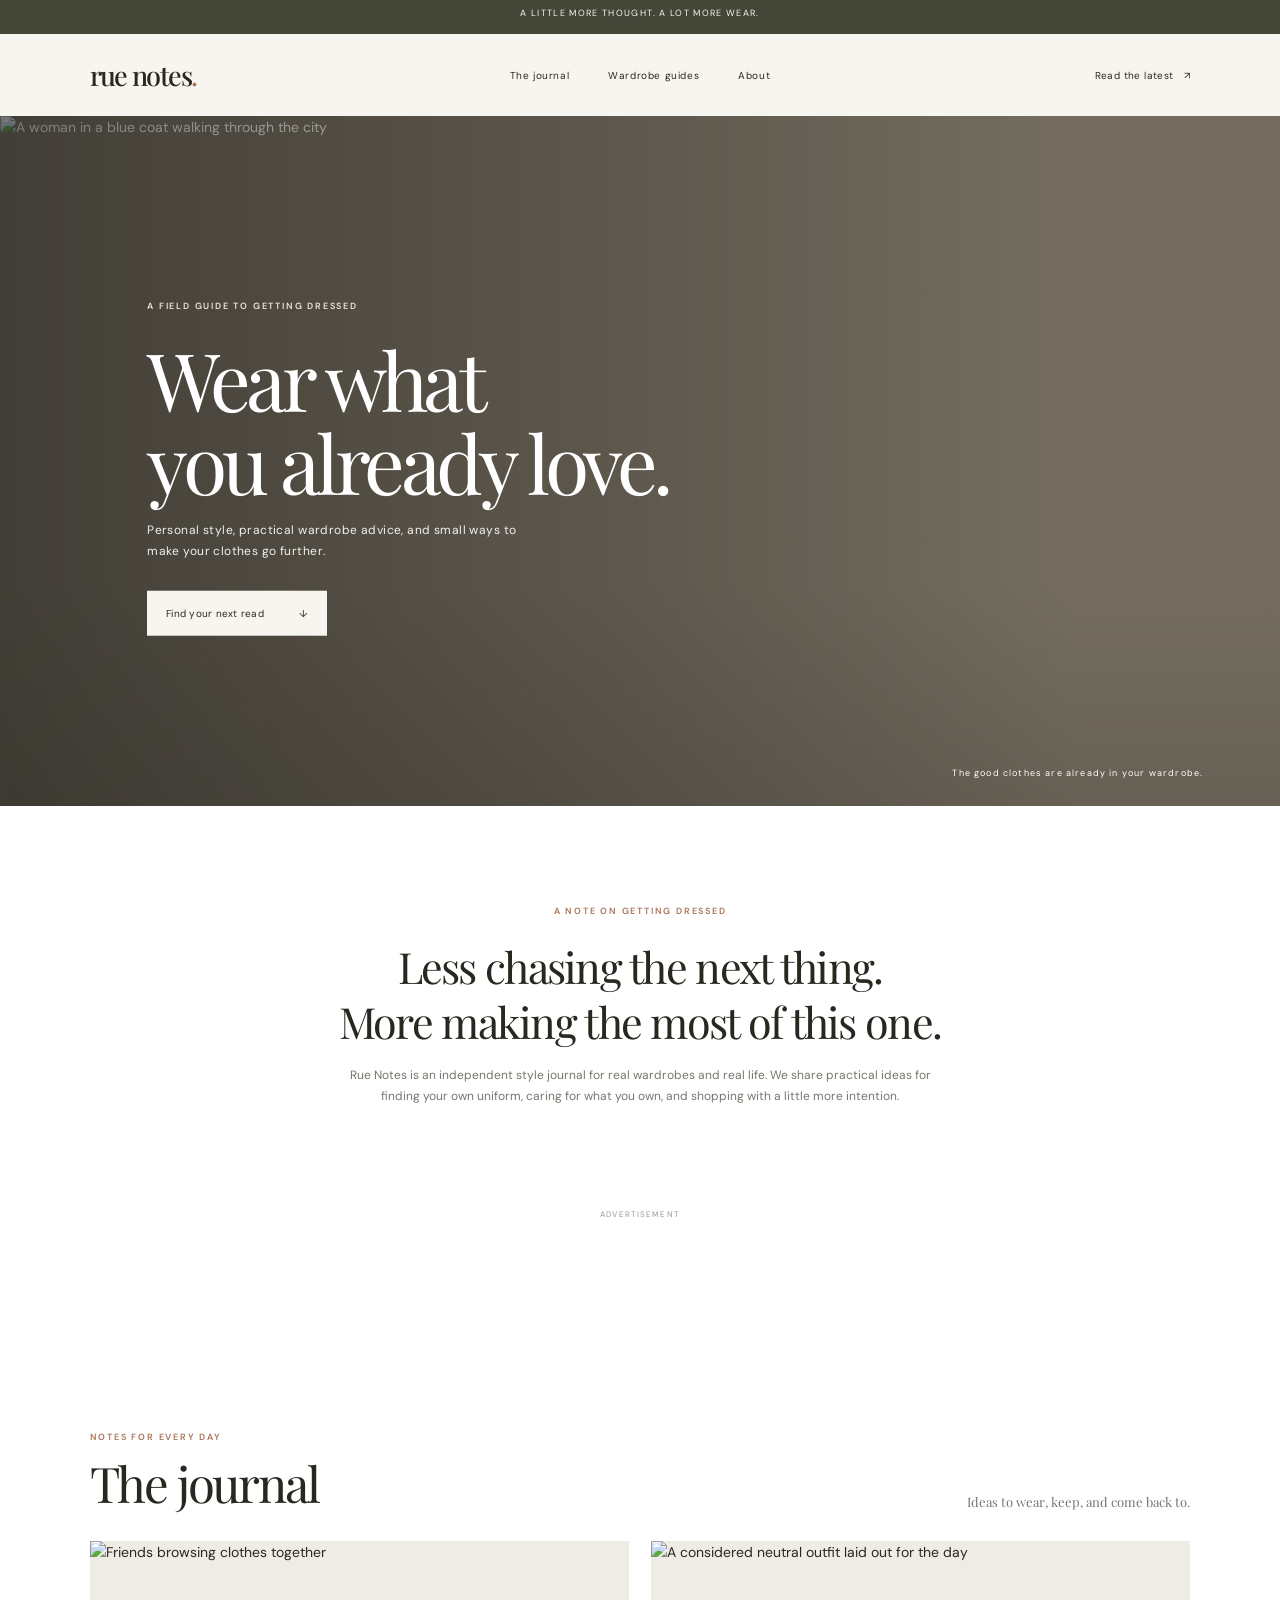
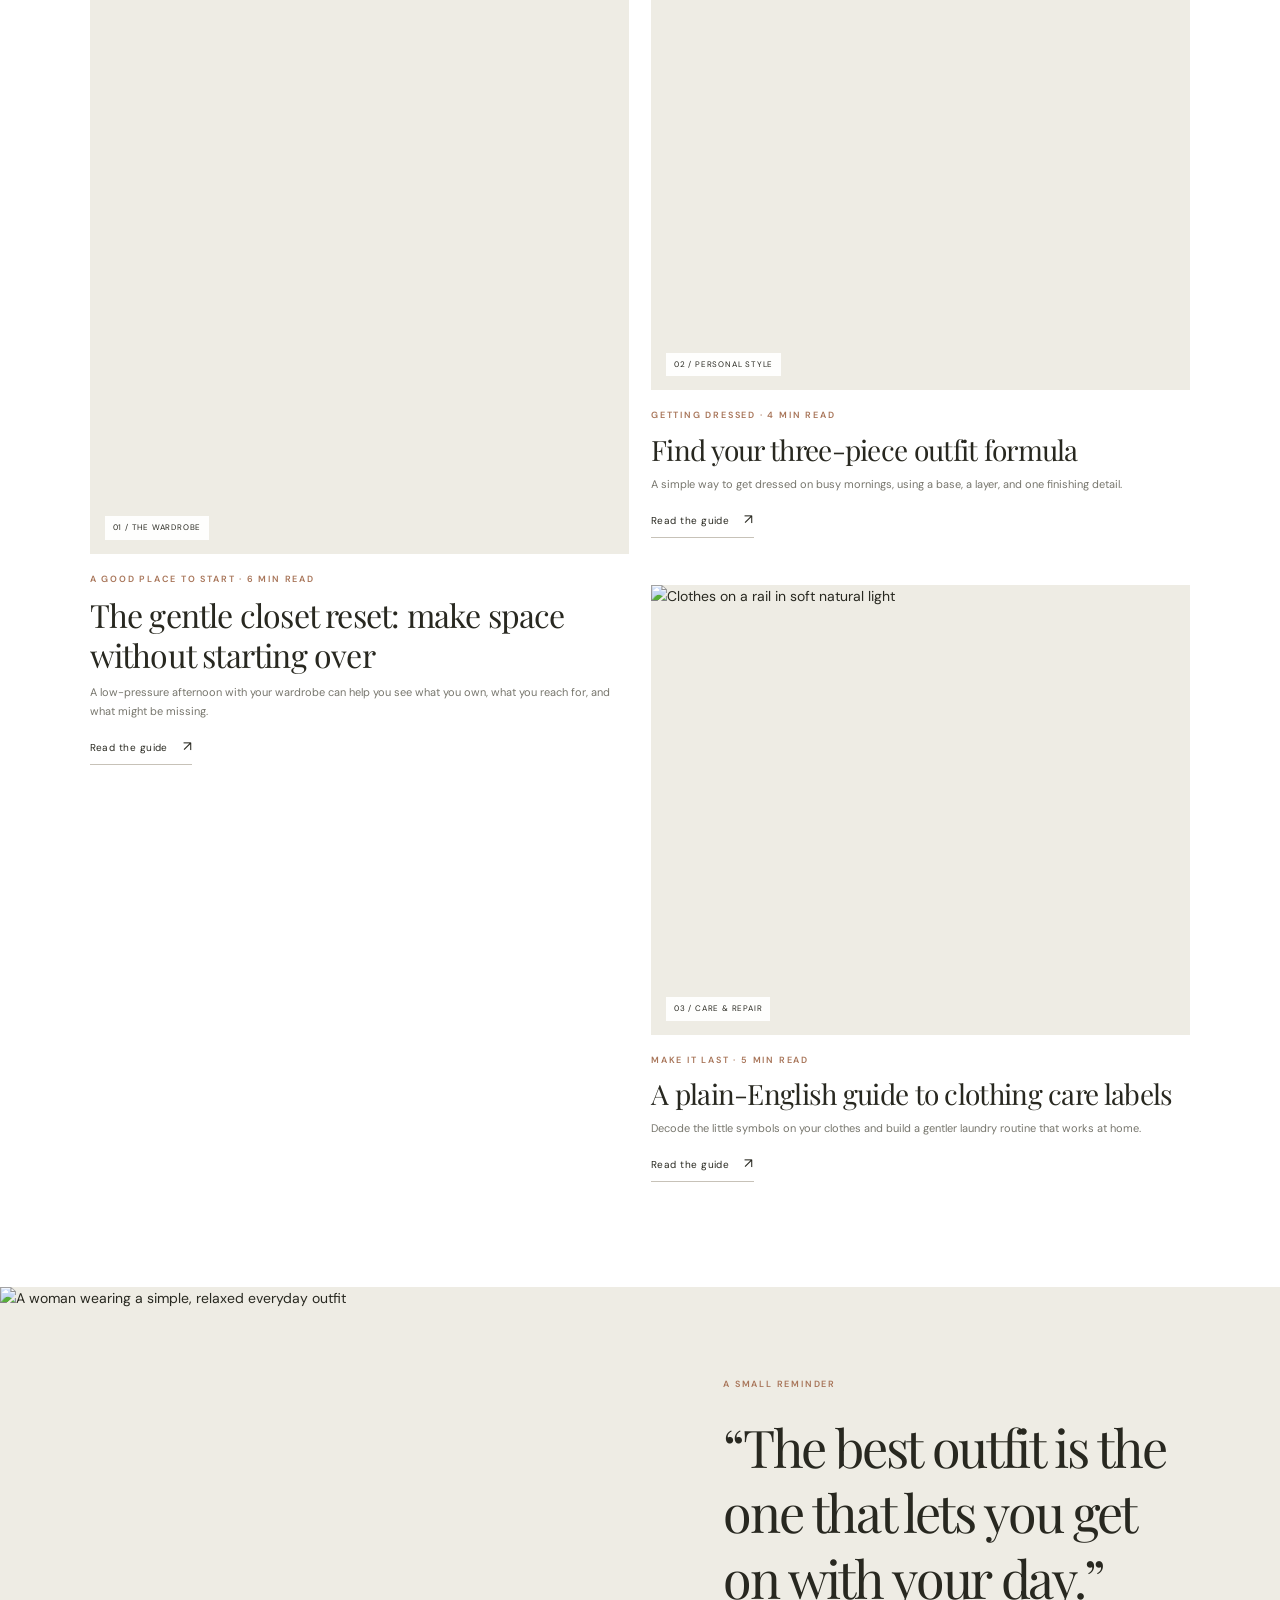
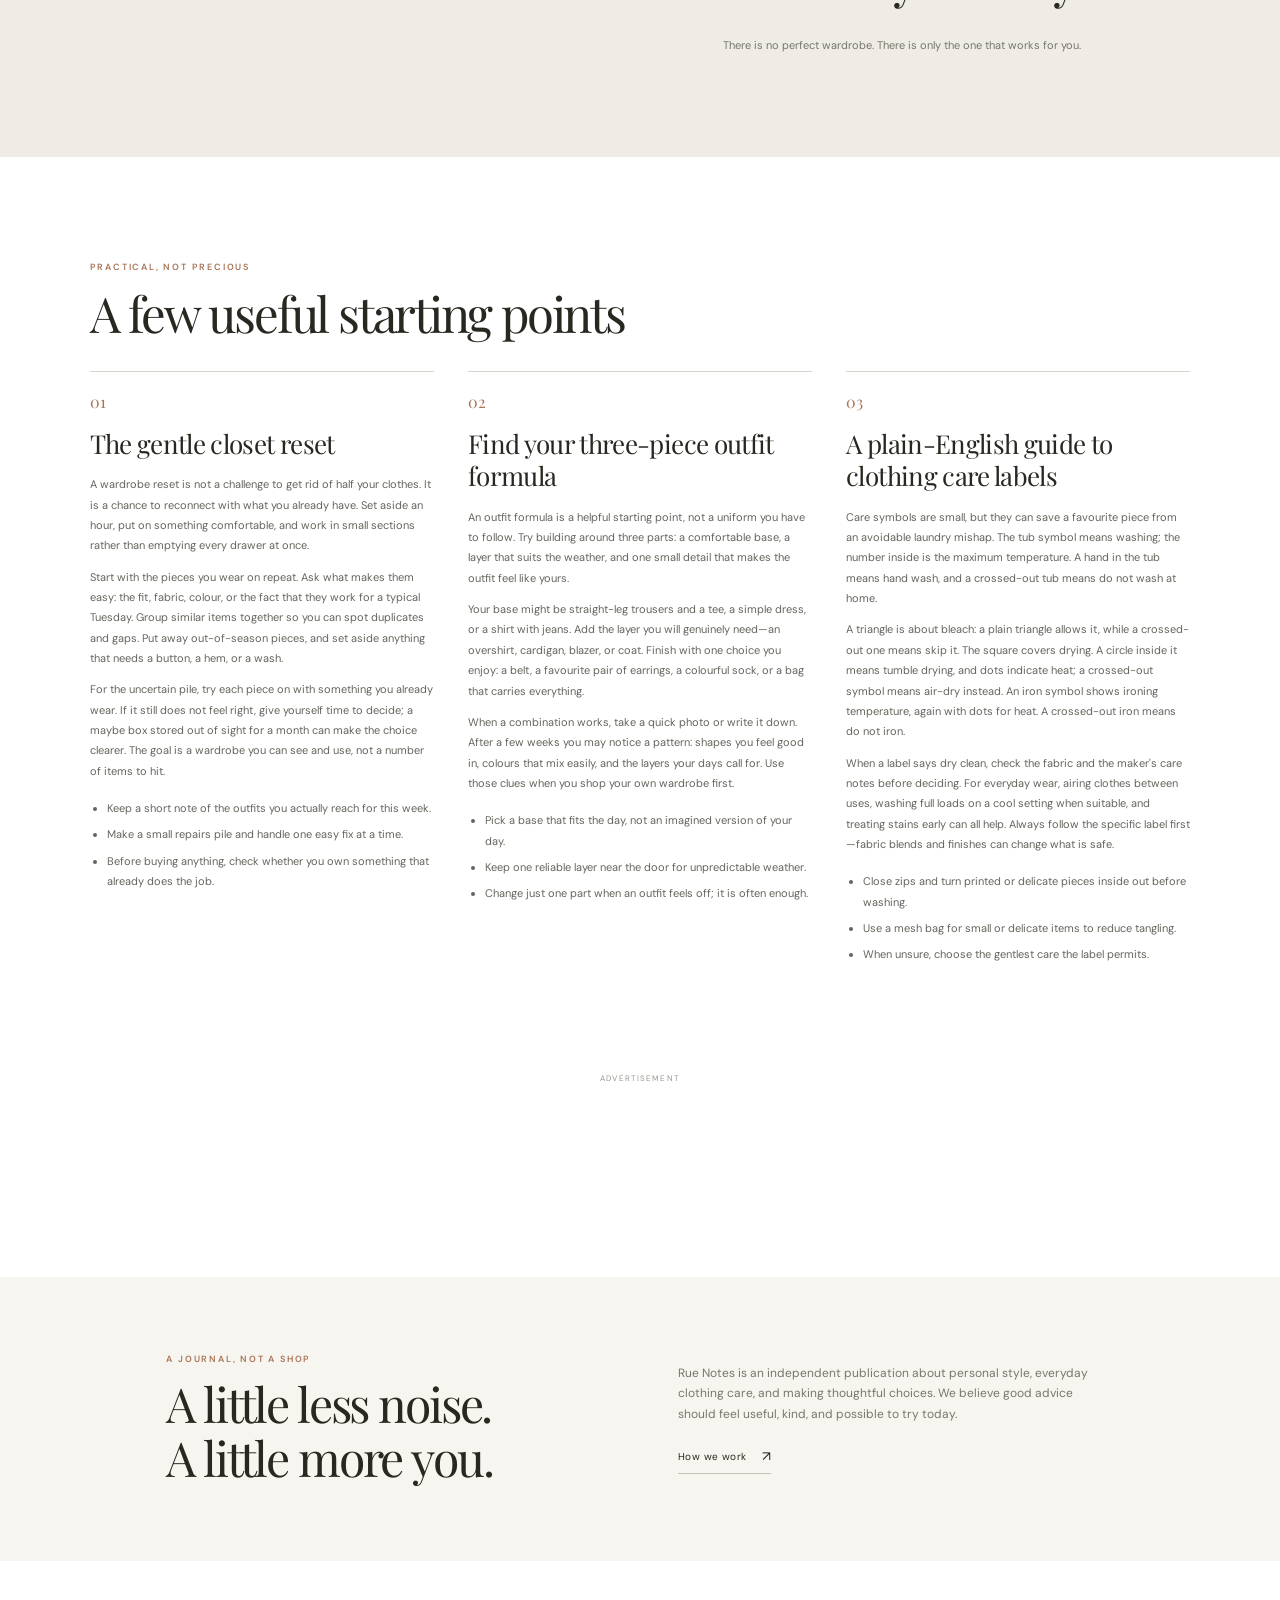
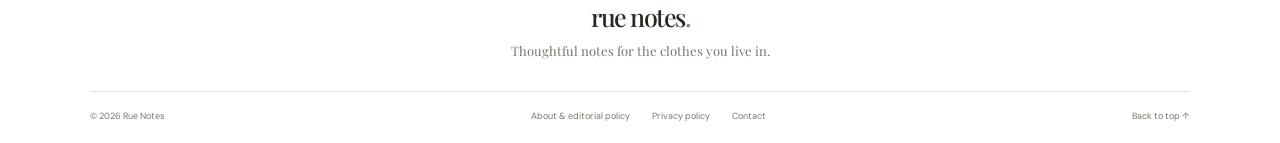
==== commit ff22f456: "Publish Rue Notes editorial site Replace the storefront with an editorial site, add privacy and abou" ====
--- a/index.html
+++ b/index.html
@@ -3,133 +3,199 @@
   <head>
     <meta charset="utf-8">
     <meta name="viewport" content="width=device-width, initial-scale=1">
-    <meta name="theme-color" content="#f7f5f0">
-    <meta name="description" content="Discover considered essentials and effortless pieces for every day at Maison Rue.">
-    <title>Maison Rue — A softer kind of statement</title>
+    <meta name="theme-color" content="#f7f5ef">
+    <meta name="description" content="Rue Notes is an independent guide to wearing, caring for, and buying clothes more thoughtfully. Discover practical wardrobe advice and considered style inspiration.">
+    <meta property="og:type" content="website">
+    <meta property="og:title" content="Rue Notes — A more thoughtful wardrobe">
+    <meta property="og:description" content="A practical, personal guide to getting more from the clothes you already own.">
+    <meta property="og:image" content="https://images.unsplash.com/photo-1539109136881-3be0616acf4b?auto=format&fit=crop&w=1200&q=80">
+    <title>Rue Notes — A more thoughtful wardrobe</title>
     <link rel="preconnect" href="https://fonts.googleapis.com">
     <link rel="preconnect" href="https://fonts.gstatic.com" crossorigin>
     <link href="https://fonts.googleapis.com/css2?family=DM+Sans:wght@400;500;600;700&family=Playfair+Display:wght@400;500;600&display=swap" rel="stylesheet">
+    <script async src="https://pagead2.googlesyndication.com/pagead/js/adsbygoogle.js?client=ca-pub-4359604088162807" crossorigin="anonymous"></script>
     <link rel="stylesheet" href="style.css">
     <script src="script.js" defer></script>
   </head>
   <body>
-    <div class="announcement">A little something extra: complimentary shipping on orders over $150</div>
+    <a class="skip-link" href="#main">Skip to content</a>
+    <div class="announcement">A little more thought. A lot more wear.</div>
     <header class="site-header">
-      <button class="icon-button menu-toggle" type="button" aria-label="Open menu" aria-expanded="false">
+      <button class="menu-toggle" type="button" aria-label="Open menu" aria-expanded="false" aria-controls="main-nav">
         <span></span><span></span>
       </button>
-      <a class="wordmark" href="#" aria-label="Maison Rue home">maison rue<span>.</span></a>
-      <nav class="main-nav" aria-label="Main navigation">
-        <a href="#new">New arrivals</a>
-        <a href="#collection">Clothing</a>
-        <a href="#story">Our story</a>
+      <a class="wordmark" href="index.html" aria-label="Rue Notes home">rue notes<span>.</span></a>
+      <nav class="main-nav" id="main-nav" aria-label="Main navigation">
+        <a href="#latest">The journal</a>
+        <a href="#guides">Wardrobe guides</a>
+        <a href="about.html">About</a>
       </nav>
-      <div class="header-actions">
-        <a class="search-link" href="#collection">Search</a>
-        <button class="icon-button bag-button" type="button" aria-label="Shopping bag, 0 items">
-          <svg viewBox="0 0 24 24" aria-hidden="true"><path d="M5 8h14l1 13H4L5 8Z"/><path d="M9 9V6a3 3 0 0 1 6 0v3"/></svg>
-          <span class="bag-count">0</span>
-        </button>
-      </div>
+      <a class="header-link" href="#latest">Read the latest <span aria-hidden="true">↗</span></a>
     </header>
 
-    <main>
+    <main id="main">
       <section class="hero" aria-labelledby="hero-title">
-        <img class="hero-image" src="https://images.unsplash.com/photo-1539109136881-3be0616acf4b?auto=format&fit=crop&w=2200&q=85" alt="Woman in a blue coat outside an ornate city landmark">
+        <img class="hero-image" src="https://images.unsplash.com/photo-1539109136881-3be0616acf4b?auto=format&fit=crop&w=2200&q=85" alt="A woman in a blue coat walking through the city">
         <div class="hero-shade"></div>
         <div class="hero-copy">
-          <span class="eyebrow light-eyebrow">THE ART OF EVERYDAY</span>
-          <h1 id="hero-title">A softer kind<br>of statement.</h1>
-          <p>Thoughtful pieces, made for wherever the day takes you.</p>
-          <a class="button button-light" href="#collection">Explore the collection <span aria-hidden="true">↗</span></a>
-        </div>
-        <div class="hero-note">Made to be lived in. &nbsp;|&nbsp; Made to last.</div>
-      </section>
-
-      <section class="intro" id="story">
-        <span class="eyebrow">LESS, BUT LOVELIER</span>
-        <p>Getting dressed should feel like coming home to yourself. Meet the pieces that make it easy.</p>
-        <a class="text-link" href="#collection">A little about us <span aria-hidden="true">↗</span></a>
-      </section>
-
-      <section class="collection section-wrap" id="collection">
-        <div class="section-heading" id="new">
+          <span class="eyebrow light-eyebrow">A FIELD GUIDE TO GETTING DRESSED</span>
+          <h1 id="hero-title">Wear what<br>you already love.</h1>
+          <p>Personal style, practical wardrobe advice, and small ways to make your clothes go further.</p>
+          <a class="button button-light" href="#latest">Find your next read <span aria-hidden="true">↓</span></a>
+        </div>
+        <div class="hero-note">The good clothes are already in your wardrobe.</div>
+      </section>
+
+      <section class="intro" aria-labelledby="intro-title">
+        <span class="eyebrow">A NOTE ON GETTING DRESSED</span>
+        <h2 id="intro-title">Less chasing the next thing.<br>More making the most of this one.</h2>
+        <p>Rue Notes is an independent style journal for real wardrobes and real life. We share practical ideas for finding your own uniform, caring for what you own, and shopping with a little more intention.</p>
+      </section>
+
+      <section class="ad-section" aria-label="Advertisement">
+        <div class="ad-label">ADVERTISEMENT</div>
+        <ins class="adsbygoogle ad-unit"
+          data-ad-client="ca-pub-4359604088162807"
+          data-ad-slot="7302737457"
+          data-ad-format="auto"
+          data-full-width-responsive="true"></ins>
+      </section>
+
+      <section class="journal section-wrap" id="latest" aria-labelledby="latest-title">
+        <div class="section-heading">
           <div>
-            <span class="eyebrow">THE NEW EDIT</span>
-            <h2>Good things, lately.</h2>
+            <span class="eyebrow">NOTES FOR EVERY DAY</span>
+            <h2 id="latest-title">The journal</h2>
           </div>
-          <a class="text-link desktop-link" href="#products">Shop all pieces <span aria-hidden="true">↗</span></a>
-        </div>
-        <div class="category-row" aria-label="Shop by category">
-          <a href="#products" class="category-pill active" data-filter="all">All pieces</a>
-          <a href="#products" class="category-pill" data-filter="clothing">Clothing</a>
-          <a href="#products" class="category-pill" data-filter="knitwear">Knitwear</a>
-          <a href="#products" class="category-pill" data-filter="accessories">Accessories</a>
-        </div>
-        <div class="product-grid" id="products">
-          <article class="product-card" data-category="clothing">
-            <div class="product-image-wrap">
-              <img src="https://images.unsplash.com/photo-1594633312681-425c7b97ccd1?auto=format&fit=crop&w=900&q=80" alt="Relaxed rose cotton trousers with tapered ankles" loading="lazy">
-              <span class="product-label">JUST ARRIVED</span>
-              <button class="quick-add" type="button" data-product="The Sunday Trouser" aria-label="Add The Sunday Trouser to bag">+</button>
+          <span class="section-aside">Ideas to wear, keep, and come back to.</span>
+        </div>
+        <div class="story-grid">
+          <article class="story-card story-feature">
+            <a class="story-image" href="#closet-reset" aria-label="Read The gentle closet reset">
+              <img src="https://images.unsplash.com/photo-1483985988355-763728e1935b?auto=format&fit=crop&w=1400&q=85" alt="Friends browsing clothes together" loading="lazy">
+              <span class="image-index">01 / THE WARDROBE</span>
+            </a>
+            <div class="story-copy">
+              <span class="eyebrow">A GOOD PLACE TO START · 6 MIN READ</span>
+              <h3><a href="#closet-reset">The gentle closet reset: make space without starting over</a></h3>
+              <p>A low-pressure afternoon with your wardrobe can help you see what you own, what you reach for, and what might be missing.</p>
+              <a class="text-link" href="#closet-reset">Read the guide <span aria-hidden="true">↗</span></a>
             </div>
-            <div class="product-info"><div><h3>The Sunday Trouser</h3><p>Rose cotton</p></div><span>$128</span></div>
-          </article>
-          <article class="product-card" data-category="knitwear">
-            <div class="product-image-wrap">
-              <img src="https://images.unsplash.com/photo-1578587018452-892bacefd3f2?auto=format&fit=crop&w=900&q=80" alt="Soft orange knit sweater with a relaxed fit" loading="lazy">
-              <button class="quick-add" type="button" data-product="The Everyday Knit" aria-label="Add The Everyday Knit to bag">+</button>
+          </article>
+          <article class="story-card">
+            <a class="story-image" href="#outfit-formula" aria-label="Read Find your three-piece outfit formula">
+              <img src="https://images.unsplash.com/photo-1485230895905-ec40ba36b9bc?auto=format&fit=crop&w=1000&q=80" alt="A considered neutral outfit laid out for the day" loading="lazy">
+              <span class="image-index">02 / PERSONAL STYLE</span>
+            </a>
+            <div class="story-copy">
+              <span class="eyebrow">GETTING DRESSED · 4 MIN READ</span>
+              <h3><a href="#outfit-formula">Find your three-piece outfit formula</a></h3>
+              <p>A simple way to get dressed on busy mornings, using a base, a layer, and one finishing detail.</p>
+              <a class="text-link" href="#outfit-formula">Read the guide <span aria-hidden="true">↗</span></a>
             </div>
-            <div class="product-info"><div><h3>The Everyday Knit</h3><p>Burnt orange cotton</p></div><span>$146</span></div>
-          </article>
-          <article class="product-card" data-category="clothing">
-            <div class="product-image-wrap">
-              <img src="https://images.unsplash.com/photo-1539008835657-9e8e9680c956?auto=format&fit=crop&w=900&q=80" alt="A light blue striped wrap dress" loading="lazy">
-              <span class="product-label">BEST LOVED</span>
-              <button class="quick-add" type="button" data-product="The Rue Dress" aria-label="Add The Rue Dress to bag">+</button>
+          </article>
+          <article class="story-card">
+            <a class="story-image" href="#care-labels" aria-label="Read A plain-English guide to clothing care labels">
+              <img src="https://images.unsplash.com/photo-1512436991641-6745cdb1723f?auto=format&fit=crop&w=1000&q=80" alt="Clothes on a rail in soft natural light" loading="lazy">
+              <span class="image-index">03 / CARE & REPAIR</span>
+            </a>
+            <div class="story-copy">
+              <span class="eyebrow">MAKE IT LAST · 5 MIN READ</span>
+              <h3><a href="#care-labels">A plain-English guide to clothing care labels</a></h3>
+              <p>Decode the little symbols on your clothes and build a gentler laundry routine that works at home.</p>
+              <a class="text-link" href="#care-labels">Read the guide <span aria-hidden="true">↗</span></a>
             </div>
-            <div class="product-info"><div><h3>The Rue Dress</h3><p>Sky stripe cotton</p></div><span>$178</span></div>
-          </article>
-          <article class="product-card" data-category="accessories">
-            <div class="product-image-wrap">
-              <img src="https://images.unsplash.com/photo-1584917865442-de89df76afd3?auto=format&fit=crop&w=900&q=80" alt="A structured red leather shoulder bag" loading="lazy">
-              <button class="quick-add" type="button" data-product="The Sunday Bag" aria-label="Add The Sunday Bag to bag">+</button>
-            </div>
-            <div class="product-info"><div><h3>The Sunday Bag</h3><p>Poppy red leather</p></div><span>$210</span></div>
-          </article>
-        </div>
-        <a class="text-link mobile-link" href="#products">Shop all pieces <span aria-hidden="true">↗</span></a>
+          </article>
+        </div>
       </section>
 
       <section class="quote-banner">
         <div class="quote-image">
-          <img src="https://images.unsplash.com/photo-1483985988355-763728e1935b?auto=format&fit=crop&w=1500&q=85" alt="Friends enjoying a relaxed afternoon together" loading="lazy">
+          <img src="https://images.unsplash.com/photo-1529139574466-a303027c1d8b?auto=format&fit=crop&w=1500&q=85" alt="A woman wearing a simple, relaxed everyday outfit" loading="lazy">
         </div>
         <div class="quote-copy">
-          <span class="eyebrow">A NOTE FROM US</span>
-          <blockquote>“Wear what feels like you. The rest is just clothes.”</blockquote>
-          <a class="text-link" href="#story">The Maison Rue way <span aria-hidden="true">↗</span></a>
-        </div>
-      </section>
-
-      <section class="newsletter">
-        <span class="eyebrow">LETTERS FROM RUE</span>
-        <h2>A good note, now and then.</h2>
-        <p>New things, thoughtful ideas, and 10% off your first order. No noise, promise.</p>
-        <form class="newsletter-form">
-          <label class="visually-hidden" for="email">Your email address</label>
-          <input id="email" name="email" type="email" placeholder="Your email address" required>
-          <button type="submit">Count me in <span aria-hidden="true">↗</span></button>
-        </form>
-        <p class="form-message" aria-live="polite"></p>
+          <span class="eyebrow">A SMALL REMINDER</span>
+          <blockquote>“The best outfit is the one that lets you get on with your day.”</blockquote>
+          <p>There is no perfect wardrobe. There is only the one that works for you.</p>
+        </div>
+      </section>
+
+      <section class="guides section-wrap" id="guides" aria-labelledby="guides-title">
+        <div class="section-heading">
+          <div>
+            <span class="eyebrow">PRACTICAL, NOT PRECIOUS</span>
+            <h2 id="guides-title">A few useful starting points</h2>
+          </div>
+        </div>
+        <div class="guide-grid">
+          <article class="guide">
+            <span class="guide-number">01</span>
+            <h3 id="closet-reset">The gentle closet reset</h3>
+            <p>A wardrobe reset is not a challenge to get rid of half your clothes. It is a chance to reconnect with what you already have. Set aside an hour, put on something comfortable, and work in small sections rather than emptying every drawer at once.</p>
+            <p>Start with the pieces you wear on repeat. Ask what makes them easy: the fit, fabric, colour, or the fact that they work for a typical Tuesday. Group similar items together so you can spot duplicates and gaps. Put away out-of-season pieces, and set aside anything that needs a button, a hem, or a wash.</p>
+            <p>For the uncertain pile, try each piece on with something you already wear. If it still does not feel right, give yourself time to decide; a maybe box stored out of sight for a month can make the choice clearer. The goal is a wardrobe you can see and use, not a number of items to hit.</p>
+            <ul>
+              <li>Keep a short note of the outfits you actually reach for this week.</li>
+              <li>Make a small repairs pile and handle one easy fix at a time.</li>
+              <li>Before buying anything, check whether you own something that already does the job.</li>
+            </ul>
+          </article>
+          <article class="guide">
+            <span class="guide-number">02</span>
+            <h3 id="outfit-formula">Find your three-piece outfit formula</h3>
+            <p>An outfit formula is a helpful starting point, not a uniform you have to follow. Try building around three parts: a comfortable base, a layer that suits the weather, and one small detail that makes the outfit feel like yours.</p>
+            <p>Your base might be straight-leg trousers and a tee, a simple dress, or a shirt with jeans. Add the layer you will genuinely need—an overshirt, cardigan, blazer, or coat. Finish with one choice you enjoy: a belt, a favourite pair of earrings, a colourful sock, or a bag that carries everything.</p>
+            <p>When a combination works, take a quick photo or write it down. After a few weeks you may notice a pattern: shapes you feel good in, colours that mix easily, and the layers your days call for. Use those clues when you shop your own wardrobe first.</p>
+            <ul>
+              <li>Pick a base that fits the day, not an imagined version of your day.</li>
+              <li>Keep one reliable layer near the door for unpredictable weather.</li>
+              <li>Change just one part when an outfit feels off; it is often enough.</li>
+            </ul>
+          </article>
+          <article class="guide">
+            <span class="guide-number">03</span>
+            <h3 id="care-labels">A plain-English guide to clothing care labels</h3>
+            <p>Care symbols are small, but they can save a favourite piece from an avoidable laundry mishap. The tub symbol means washing; the number inside is the maximum temperature. A hand in the tub means hand wash, and a crossed-out tub means do not wash at home.</p>
+            <p>A triangle is about bleach: a plain triangle allows it, while a crossed-out one means skip it. The square covers drying. A circle inside it means tumble drying, and dots indicate heat; a crossed-out symbol means air-dry instead. An iron symbol shows ironing temperature, again with dots for heat. A crossed-out iron means do not iron.</p>
+            <p>When a label says dry clean, check the fabric and the maker's care notes before deciding. For everyday wear, airing clothes between uses, washing full loads on a cool setting when suitable, and treating stains early can all help. Always follow the specific label first—fabric blends and finishes can change what is safe.</p>
+            <ul>
+              <li>Close zips and turn printed or delicate pieces inside out before washing.</li>
+              <li>Use a mesh bag for small or delicate items to reduce tangling.</li>
+              <li>When unsure, choose the gentlest care the label permits.</li>
+            </ul>
+          </article>
+        </div>
+      </section>
+
+      <section class="ad-section ad-section-bottom" aria-label="Advertisement">
+        <div class="ad-label">ADVERTISEMENT</div>
+        <ins class="adsbygoogle ad-unit"
+          data-ad-client="ca-pub-4359604088162807"
+          data-ad-slot="7302737457"
+          data-ad-format="auto"
+          data-full-width-responsive="true"></ins>
+      </section>
+
+      <section class="about-note" aria-labelledby="about-title">
+        <div>
+          <span class="eyebrow">A JOURNAL, NOT A SHOP</span>
+          <h2 id="about-title">A little less noise.<br>A little more you.</h2>
+        </div>
+        <div>
+          <p>Rue Notes is an independent publication about personal style, everyday clothing care, and making thoughtful choices. We believe good advice should feel useful, kind, and possible to try today.</p>
+          <a class="text-link" href="about.html">How we work <span aria-hidden="true">↗</span></a>
+        </div>
       </section>
     </main>
 
     <footer class="site-footer">
-      <a class="wordmark footer-wordmark" href="#">maison rue<span>.</span></a>
-      <p>Considered pieces for a life well lived.</p>
-      <div class="footer-bottom"><span>© 2026 Maison Rue</span><div><a href="#collection">Instagram</a><a href="mailto:hello@maisonrue.example">Get in touch</a></div><span>Made with intention.</span></div>
+      <a class="wordmark footer-wordmark" href="index.html">rue notes<span>.</span></a>
+      <p>Thoughtful notes for the clothes you live in.</p>
+      <div class="footer-bottom">
+        <span>© 2026 Rue Notes</span>
+        <div><a href="about.html">About &amp; editorial policy</a><a href="privacy.html">Privacy policy</a><a href="about.html#contact">Contact</a></div>
+        <a href="#main">Back to top ↑</a>
+      </div>
     </footer>
-    <div class="toast" role="status" aria-live="polite"></div>
   </body>
-</html>+</html>
--- a/style.css
+++ b/style.css
@@ -12,143 +12,154 @@
 
 * { box-sizing: border-box; }
 html { scroll-behavior: smooth; }
-body { margin: 0; color: var(--ink); background: #fff; font-family: var(--sans); font-size: 14px; -webkit-font-smoothing: antialiased; }
+body { margin: 0; color: var(--ink); background: #fff; font-family: var(--sans); font-size: 14px; line-height: 1.7; -webkit-font-smoothing: antialiased; }
 a { color: inherit; text-decoration: none; }
-button, input { font: inherit; }
-button { color: inherit; }
-a:focus-visible, button:focus-visible, input:focus-visible { outline: 2px solid var(--accent); outline-offset: 4px; }
+button { color: inherit; font: inherit; }
+a:focus-visible, button:focus-visible { outline: 2px solid var(--accent); outline-offset: 4px; }
+img { max-width: 100%; }
+.skip-link { position: absolute; top: -60px; left: 12px; z-index: 20; padding: 10px 14px; background: white; }
+.skip-link:focus { top: 12px; }
 
-.announcement { display: flex; justify-content: center; align-items: center; min-height: 34px; padding: 7px 16px; background: var(--olive); color: #f8f6ef; font-size: 9px; letter-spacing: .13em; text-align: center; }
+.announcement { min-height: 34px; padding: 6px 16px; background: var(--olive); color: #f8f6ef; font-size: 9px; letter-spacing: .15em; text-align: center; text-transform: uppercase; }
 .site-header { height: 82px; display: grid; grid-template-columns: 1fr auto 1fr; align-items: center; padding: 0 7%; background: var(--paper); position: relative; z-index: 5; }
 .wordmark { font: 500 27px var(--serif); letter-spacing: -.06em; white-space: nowrap; }
 .wordmark span { color: var(--accent); }
 .main-nav { display: flex; align-items: center; gap: 39px; font-size: 10px; letter-spacing: .06em; }
-.main-nav a, .search-link, .footer-bottom a { transition: color .2s ease; }
-.main-nav a:hover, .search-link:hover, .footer-bottom a:hover { color: var(--accent); }
-.header-actions { display: flex; justify-content: flex-end; align-items: center; gap: 27px; }
-.search-link { font-size: 10px; }
-.icon-button { border: 0; background: none; padding: 6px; cursor: pointer; }
-.bag-button { display: flex; gap: 6px; align-items: center; }
-.bag-button svg { width: 20px; fill: none; stroke: currentColor; stroke-width: 1.25; stroke-linecap: round; stroke-linejoin: round; }
-.bag-count { font-size: 10px; }
+.main-nav a, .header-link, .footer-bottom a { transition: color .2s ease; }
+.main-nav a:hover, .header-link:hover, .footer-bottom a:hover { color: var(--accent); }
+.header-link { justify-self: end; font-size: 10px; letter-spacing: .04em; }
+.header-link span { margin-left: 7px; }
 .menu-toggle { display: none; }
 
 .hero { height: min(690px, 66vw); min-height: 490px; position: relative; overflow: hidden; color: white; background: #776f62; }
 .hero-image, .hero-shade { position: absolute; inset: 0; width: 100%; height: 100%; }
 .hero-image { object-fit: cover; object-position: center 45%; animation: image-arrive 1.2s ease-out both; }
-.hero-shade { background: linear-gradient(90deg, rgba(30,29,24,.57) 0%, rgba(35,33,28,.29) 43%, rgba(35,33,28,.02) 78%), linear-gradient(0deg, rgba(30,29,24,.13), transparent 32%); }
-.hero-copy { position: absolute; top: 50%; left: 11.5%; width: min(520px, 70%); transform: translateY(-48%); animation: copy-arrive .8s .1s ease-out both; }
-.eyebrow { display: block; color: var(--accent); font-size: 9px; letter-spacing: .2em; font-weight: 600; }
+.hero-shade { background: linear-gradient(90deg, rgba(30,29,24,.59) 0%, rgba(35,33,28,.3) 48%, rgba(35,33,28,.02) 84%), linear-gradient(0deg, rgba(30,29,24,.16), transparent 32%); }
+.hero-copy { position: absolute; top: 50%; left: 11.5%; width: min(580px, 70%); transform: translateY(-48%); animation: copy-arrive .8s .1s ease-out both; }
+.eyebrow { display: block; color: var(--accent); font-size: 9px; letter-spacing: .2em; font-weight: 600; line-height: 1.5; }
 .light-eyebrow { color: #f1e4d6; }
 .hero h1 { margin: 23px 0 16px; font: 400 clamp(52px, 6.3vw, 84px)/1.04 var(--serif); letter-spacing: -.055em; }
-.hero-copy p { margin: 0 0 30px; color: rgba(255,255,255,.9); font-size: 12px; letter-spacing: .035em; }
-.button { display: inline-flex; gap: 35px; align-items: center; padding: 16px 20px; font-size: 10px; letter-spacing: .025em; transition: background .2s, color .2s; }
+.hero-copy p { max-width: 405px; margin: 0 0 30px; color: rgba(255,255,255,.92); font-size: 12px; letter-spacing: .035em; }
+.button { display: inline-flex; gap: 35px; align-items: center; padding: 14px 19px; font-size: 10px; letter-spacing: .025em; transition: background .2s, color .2s; }
 .button-light { background: var(--paper); color: var(--ink); }
 .button-light:hover { background: var(--accent); color: white; }
-.hero-note { position: absolute; right: 6%; bottom: 29px; font-size: 9px; letter-spacing: .13em; }
+.hero-note { position: absolute; right: 6%; bottom: 25px; font-size: 9px; letter-spacing: .13em; }
 
-.intro { max-width: 720px; margin: 0 auto; padding: 107px 24px 112px; text-align: center; }
-.intro p { margin: 20px auto 19px; font: 400 clamp(25px, 3vw, 36px)/1.4 var(--serif); letter-spacing: -.035em; }
-.text-link { display: inline-flex; gap: 16px; align-items: center; border-bottom: 1px solid #c7c2b8; padding-bottom: 7px; font-size: 10px; letter-spacing: .045em; transition: border-color .2s, color .2s; }
+.intro { max-width: 790px; margin: 0 auto; padding: 99px 24px 92px; text-align: center; }
+.intro h2 { margin: 20px auto 15px; font: 400 clamp(28px, 3.4vw, 43px)/1.3 var(--serif); letter-spacing: -.04em; }
+.intro p { max-width: 620px; margin: 0 auto; color: var(--muted); font-size: 12px; }
+.ad-section { max-width: 1100px; min-height: 135px; margin: 0 auto 88px; padding: 10px 20px; text-align: center; }
+.ad-label { color: #99968d; font-size: 8px; letter-spacing: .14em; }
+.ad-unit { display: block; min-height: 90px; margin: 6px auto 0; }
+.section-wrap { max-width: 1420px; margin: auto; padding-left: 7%; padding-right: 7%; }
+.journal { padding-top: 10px; padding-bottom: 105px; }
+.section-heading { display: flex; justify-content: space-between; align-items: end; gap: 24px; margin-bottom: 31px; }
+.section-heading h2, .about-note h2 { margin: 10px 0 0; font: 400 clamp(36px, 4vw, 49px)/1.13 var(--serif); letter-spacing: -.045em; }
+.section-aside { color: var(--muted); font: 13px var(--serif); }
+.story-grid { display: grid; grid-template-columns: repeat(2, minmax(0, 1fr)); gap: 47px 22px; }
+.story-card { min-width: 0; }
+.story-feature { grid-row: span 2; }
+.story-image { position: relative; display: block; aspect-ratio: 1.2; overflow: hidden; background: var(--cream); }
+.story-feature .story-image { aspect-ratio: .88; }
+.story-image img { display: block; width: 100%; height: 100%; object-fit: cover; transition: transform .7s cubic-bezier(.2,.7,.2,1); }
+.story-card:hover .story-image img { transform: scale(1.035); }
+.image-index { position: absolute; bottom: 14px; left: 15px; padding: 5px 8px; background: rgba(255,255,255,.93); font-size: 8px; letter-spacing: .1em; }
+.story-copy { padding-top: 19px; }
+.story-copy h3 { max-width: 640px; margin: 9px 0 8px; font: 400 clamp(23px, 2.7vw, 32px)/1.25 var(--serif); letter-spacing: -.025em; }
+.story-card:not(.story-feature) .story-copy h3 { font-size: clamp(22px, 2.3vw, 28px); }
+.story-copy h3 a:hover { color: var(--accent); }
+.story-copy p { max-width: 550px; margin: 0 0 14px; color: var(--muted); font-size: 11px; }
+.text-link { display: inline-flex; gap: 15px; align-items: center; border-bottom: 1px solid #c7c2b8; padding-bottom: 5px; font-size: 10px; letter-spacing: .045em; transition: border-color .2s, color .2s; }
 .text-link:hover { border-color: var(--accent); color: var(--accent); }
 .text-link span { font-size: 14px; }
-.section-wrap { max-width: 1480px; margin: auto; padding-left: 7%; padding-right: 7%; }
-.collection { padding-top: 0; padding-bottom: 118px; }
-.section-heading { display: flex; justify-content: space-between; align-items: end; margin-bottom: 28px; }
-.section-heading h2, .newsletter h2 { margin: 11px 0 0; font: 400 clamp(34px, 4vw, 46px)/1.14 var(--serif); letter-spacing: -.045em; }
-.category-row { display: flex; gap: 9px; margin-bottom: 26px; }
-.category-pill { border: 1px solid #e3e0d8; border-radius: 30px; padding: 9px 15px; color: var(--muted); font-size: 10px; transition: color .2s, border-color .2s, background .2s; }
-.category-pill:hover, .category-pill.active { color: #fff; border-color: var(--olive); background: var(--olive); }
-.product-grid { display: grid; grid-template-columns: repeat(4, minmax(0, 1fr)); gap: 18px; }
-.product-card { min-width: 0; }
-.product-card[hidden] { display: none; }
-.product-image-wrap { aspect-ratio: .77; overflow: hidden; position: relative; background: var(--cream); }
-.product-image-wrap img { width: 100%; height: 100%; object-fit: cover; display: block; transition: transform .7s cubic-bezier(.2,.7,.2,1); }
-.product-card:hover .product-image-wrap img { transform: scale(1.045); }
-.product-label { position: absolute; top: 13px; left: 13px; background: rgba(255,255,255,.93); padding: 7px 9px; font-size: 8px; letter-spacing: .1em; }
-.quick-add { position: absolute; right: 13px; bottom: 13px; width: 38px; height: 38px; border: 0; border-radius: 50%; background: white; font-size: 22px; font-weight: 300; cursor: pointer; transition: color .2s, background .2s, transform .2s; }
-.quick-add:hover { color: white; background: var(--olive); transform: rotate(90deg); }
-.product-info { display: flex; justify-content: space-between; align-items: flex-start; gap: 8px; padding-top: 14px; font-size: 10px; }
-.product-info h3 { margin: 0 0 6px; font-size: 11px; font-weight: 500; }
-.product-info p { margin: 0; color: var(--muted); font-size: 10px; }
-.product-info > span { padding-top: 1px; white-space: nowrap; }
-.mobile-link { display: none; }
 
 .quote-banner { display: grid; grid-template-columns: 1fr 1fr; min-height: 470px; background: var(--cream); }
 .quote-image { min-height: 470px; overflow: hidden; }
-.quote-image img { width: 100%; height: 100%; object-fit: cover; display: block; }
+.quote-image img { display: block; width: 100%; height: 100%; object-fit: cover; }
 .quote-copy { display: flex; flex-direction: column; align-items: flex-start; justify-content: center; padding: 8% 13%; }
-.quote-copy blockquote { max-width: 450px; margin: 22px 0 25px; font: 400 clamp(33px, 4.1vw, 52px)/1.26 var(--serif); letter-spacing: -.045em; }
-.newsletter { padding: 99px 20px 101px; text-align: center; }
-.newsletter h2 { margin-top: 13px; }
-.newsletter > p:not(.form-message) { margin: 13px 0 28px; color: var(--muted); font-size: 11px; }
-.newsletter-form { display: flex; max-width: 440px; margin: auto; border-bottom: 1px solid #aaa69d; }
-.newsletter-form:focus-within { border-color: var(--accent); }
-.newsletter-form input { flex: 1; width: 0; border: 0; outline: 0; padding: 14px 2px; background: transparent; font-size: 11px; }
-.newsletter-form input::placeholder { color: #969188; }
-.newsletter-form button { border: 0; background: transparent; padding: 0 3px 0 15px; font-size: 10px; cursor: pointer; }
-.newsletter-form button:hover { color: var(--accent); }
-.form-message { min-height: 16px; margin: 10px 0 0; color: var(--accent); font-size: 10px; }
-.site-footer { padding: 40px 7% 18px; background: var(--paper); text-align: center; }
+.quote-copy blockquote { max-width: 450px; margin: 22px 0 15px; font: 400 clamp(34px, 4.1vw, 52px)/1.26 var(--serif); letter-spacing: -.045em; }
+.quote-copy p { max-width: 360px; color: var(--muted); font-size: 11px; }
+.guides { padding-top: 104px; padding-bottom: 80px; }
+.guide-grid { display: grid; grid-template-columns: repeat(3, minmax(0, 1fr)); gap: 34px; }
+.guide { border-top: 1px solid #d8d5cc; padding-top: 19px; scroll-margin-top: 28px; }
+.guide-number { color: var(--accent); font: 16px var(--serif); }
+.guide h3 { margin: 12px 0 14px; font: 400 26px/1.25 var(--serif); letter-spacing: -.025em; }
+.guide p, .guide li { color: #65645c; font-size: 11px; line-height: 1.85; }
+.guide ul { padding-left: 17px; }
+.guide li { padding: 3px 0; }
+.ad-section-bottom { margin-bottom: 80px; }
+.about-note { display: grid; grid-template-columns: 1fr 1fr; gap: 8%; padding: 76px 13%; background: var(--paper); }
+.about-note h2 { font-size: clamp(34px, 4vw, 48px); }
+.about-note > div:last-child { align-self: center; max-width: 480px; }
+.about-note p { margin: 0 0 20px; color: var(--muted); font-size: 12px; }
+.site-footer { padding: 39px 7% 18px; background: #fff; text-align: center; }
 .footer-wordmark { font-size: 25px; }
-.site-footer > p { margin: 8px 0 33px; color: var(--muted); font: 13px var(--serif); }
-.footer-bottom { display: flex; justify-content: space-between; align-items: center; gap: 15px; border-top: 1px solid #dfdcd4; padding-top: 17px; color: var(--muted); font-size: 9px; }
-.footer-bottom div { display: flex; gap: 23px; }
-.toast { position: fixed; z-index: 10; right: 22px; bottom: 22px; max-width: calc(100% - 44px); padding: 14px 19px; background: var(--olive); color: white; font-size: 11px; opacity: 0; transform: translateY(12px); pointer-events: none; transition: opacity .25s, transform .25s; }
-.toast.show { opacity: 1; transform: translateY(0); }
-.visually-hidden { position: absolute; width: 1px; height: 1px; padding: 0; margin: -1px; overflow: hidden; clip: rect(0,0,0,0); white-space: nowrap; border: 0; }
+.site-footer > p { margin: 8px 0 32px; color: var(--muted); font: 13px var(--serif); }
+.footer-bottom { display: flex; justify-content: space-between; align-items: center; gap: 15px; border-top: 1px solid #e4e1da; padding-top: 17px; color: var(--muted); font-size: 9px; }
+.footer-bottom div { display: flex; gap: 22px; }
+
+.page-hero { padding: 90px 8% 75px; background: var(--paper); text-align: center; }
+.page-hero h1 { max-width: 850px; margin: 14px auto; font: 400 clamp(43px, 7vw, 76px)/1.08 var(--serif); letter-spacing: -.05em; }
+.page-hero p { max-width: 580px; margin: 0 auto; color: var(--muted); font-size: 12px; }
+.prose { max-width: 780px; margin: 0 auto; padding: 70px 25px 100px; }
+.prose h2 { margin: 36px 0 11px; font: 400 30px/1.25 var(--serif); letter-spacing: -.03em; }
+.prose h2:first-child { margin-top: 0; }
+.prose p, .prose li { color: #65645c; font-size: 12px; line-height: 1.9; }
+.prose ul { padding-left: 20px; }
+.prose a { text-decoration: underline; text-underline-offset: 3px; }
+.last-updated { color: var(--muted); font-size: 10px; }
 
 @keyframes image-arrive { from { transform: scale(1.035); } to { transform: scale(1); } }
 @keyframes copy-arrive { from { opacity: 0; translate: 0 10px; } to { opacity: 1; translate: 0 0; } }
-
 @media (min-width: 1500px) { .hero { height: 720px; } }
 @media (max-width: 760px) {
   .site-header { height: 68px; padding: 0 5%; grid-template-columns: 1fr auto 1fr; }
-  .menu-toggle { display: flex; flex-direction: column; gap: 5px; width: 34px; }
+  .menu-toggle { display: flex; flex-direction: column; gap: 5px; width: 34px; border: 0; background: transparent; padding: 6px; cursor: pointer; }
   .menu-toggle span { display: block; width: 17px; height: 1px; background: var(--ink); transition: transform .2s; }
   .menu-toggle[aria-expanded="true"] span:first-child { transform: translateY(3px) rotate(45deg); }
   .menu-toggle[aria-expanded="true"] span:last-child { transform: translateY(-3px) rotate(-45deg); }
   .wordmark { font-size: 23px; }
-  .main-nav { display: none; position: absolute; top: 68px; left: 0; right: 0; padding: 23px 6%; background: var(--paper); border-top: 1px solid #e9e6de; flex-direction: column; align-items: flex-start; gap: 21px; box-shadow: 0 10px 16px rgba(0,0,0,.06); }
+  .main-nav { display: none; position: absolute; top: 68px; left: 0; right: 0; padding: 23px 6%; background: var(--paper); border-top: 1px solid #e9e6de; flex-direction: column; align-items: flex-start; gap: 19px; box-shadow: 0 10px 16px rgba(0,0,0,.06); }
   .main-nav.open { display: flex; }
-  .header-actions { gap: 8px; }
-  .search-link { display: none; }
+  .header-link { font-size: 9px; }
   .hero { min-height: 590px; height: 78vh; max-height: 760px; }
   .hero-image { object-position: 58% center; }
-  .hero-shade { background: linear-gradient(90deg, rgba(30,29,24,.52), rgba(35,33,28,.1)); }
+  .hero-shade { background: linear-gradient(90deg, rgba(30,29,24,.55), rgba(35,33,28,.12)); }
   .hero-copy { left: 8%; width: 84%; }
   .hero h1 { font-size: clamp(51px, 12vw, 73px); }
-  .hero-copy p { max-width: 290px; line-height: 1.7; }
-  .hero-note { right: 6%; bottom: 21px; font-size: 8px; }
-  .intro { padding: 79px 25px 83px; }
+  .hero-copy p { max-width: 310px; line-height: 1.8; }
+  .hero-note { right: 6%; bottom: 18px; font-size: 8px; }
+  .intro { padding: 74px 25px 72px; }
+  .intro h2 { font-size: 31px; }
+  .ad-section { min-height: 120px; margin-bottom: 62px; padding: 8px 15px; }
   .section-wrap { padding-left: 5%; padding-right: 5%; }
-  .collection { padding-bottom: 82px; }
-  .section-heading { margin-bottom: 21px; }
-  .section-heading h2 { font-size: 35px; }
-  .desktop-link { display: none; }
-  .category-row { gap: 7px; overflow-x: auto; padding: 0 3px 5px 0; margin-right: -5%; scrollbar-width: none; }
-  .category-row::-webkit-scrollbar { display: none; }
-  .category-pill { flex: 0 0 auto; padding: 9px 13px; }
-  .product-grid { grid-template-columns: repeat(2, minmax(0, 1fr)); gap: 25px 11px; }
-  .product-image-wrap { aspect-ratio: .76; }
-  .product-label { top: 9px; left: 8px; padding: 6px 7px; font-size: 7px; }
-  .quick-add { right: 8px; bottom: 8px; width: 33px; height: 33px; }
-  .product-info { padding-top: 10px; font-size: 9px; }
-  .product-info h3 { font-size: 10px; }
-  .product-info p { font-size: 9px; }
-  .mobile-link { display: flex; width: max-content; margin: 32px auto 0; }
+  .journal { padding-bottom: 74px; }
+  .section-heading { align-items: flex-start; flex-direction: column; gap: 8px; margin-bottom: 23px; }
+  .section-heading h2 { font-size: 39px; }
+  .section-aside { font-size: 12px; }
+  .story-grid { grid-template-columns: 1fr; gap: 35px; }
+  .story-feature { grid-row: auto; }
+  .story-feature .story-image, .story-image { aspect-ratio: 1.12; }
+  .story-copy { padding-top: 15px; }
+  .story-copy h3, .story-card:not(.story-feature) .story-copy h3 { font-size: 27px; }
   .quote-banner { grid-template-columns: 1fr; }
-  .quote-image { min-height: 320px; height: 80vw; max-height: 430px; }
-  .quote-copy { min-height: 310px; padding: 56px 9%; }
+  .quote-image { min-height: 300px; height: 75vw; max-height: 430px; }
+  .quote-copy { min-height: 300px; padding: 49px 9%; }
   .quote-copy blockquote { font-size: 40px; }
-  .newsletter { padding: 75px 22px 79px; }
-  .newsletter h2 { font-size: 35px; }
-  .footer-bottom { flex-wrap: wrap; justify-content: center; gap: 12px 20px; }
-  .footer-bottom > span:last-child { display: none; }
+  .guides { padding-top: 75px; padding-bottom: 53px; }
+  .guide-grid { grid-template-columns: 1fr; gap: 28px; }
+  .guide h3 { font-size: 25px; }
+  .about-note { grid-template-columns: 1fr; gap: 18px; padding: 55px 8%; }
+  .about-note h2 { font-size: 40px; }
+  .footer-bottom { flex-wrap: wrap; justify-content: center; gap: 14px 20px; }
+  .footer-bottom div { flex-wrap: wrap; justify-content: center; gap: 12px 19px; }
+  .page-hero { padding: 70px 7% 60px; }
+  .prose { padding-top: 48px; }
 }
 @media (max-width: 380px) {
   .announcement { font-size: 8px; letter-spacing: .09em; }
-  .product-info { flex-direction: column; gap: 5px; }
+  .header-link { font-size: 8px; }
+  .wordmark { font-size: 21px; }
 }
 @media (prefers-reduced-motion: reduce) {
   *, *::before, *::after { scroll-behavior: auto !important; transition-duration: .01ms !important; animation-duration: .01ms !important; animation-iteration-count: 1 !important; }
